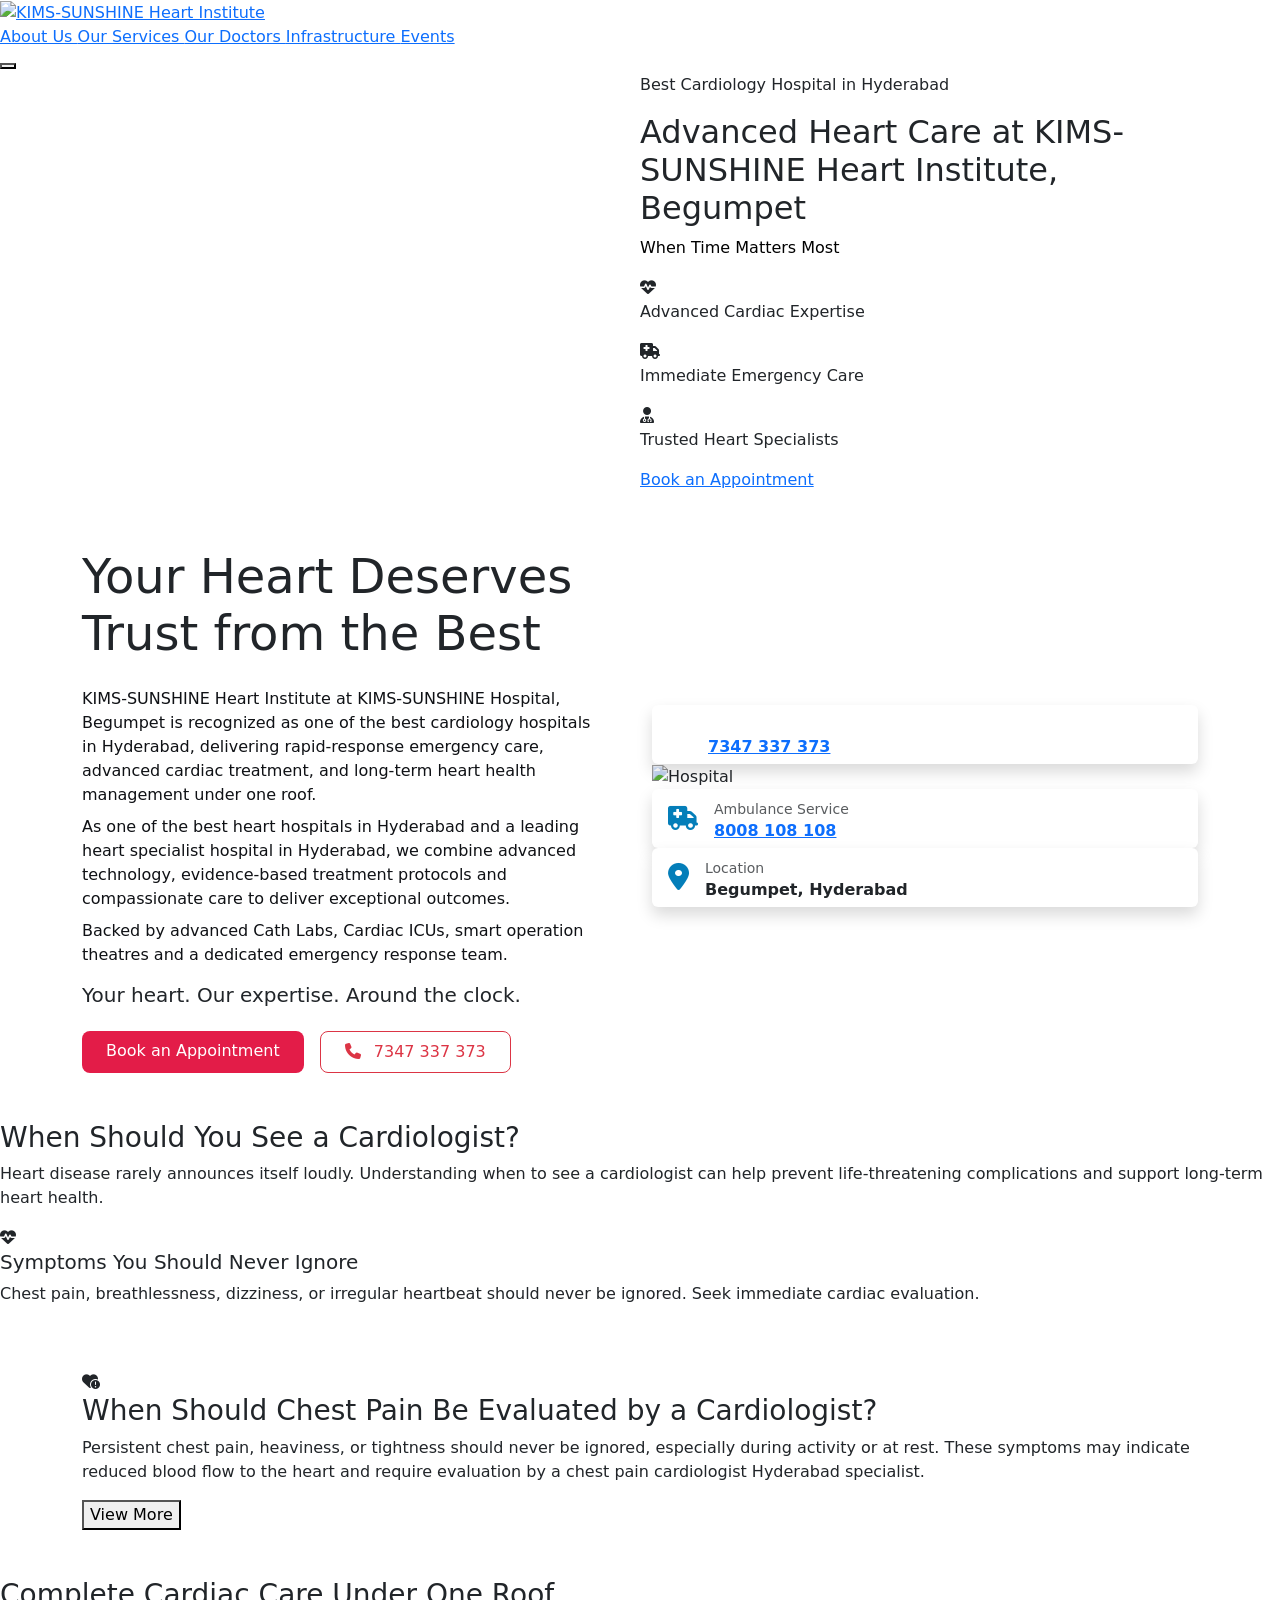
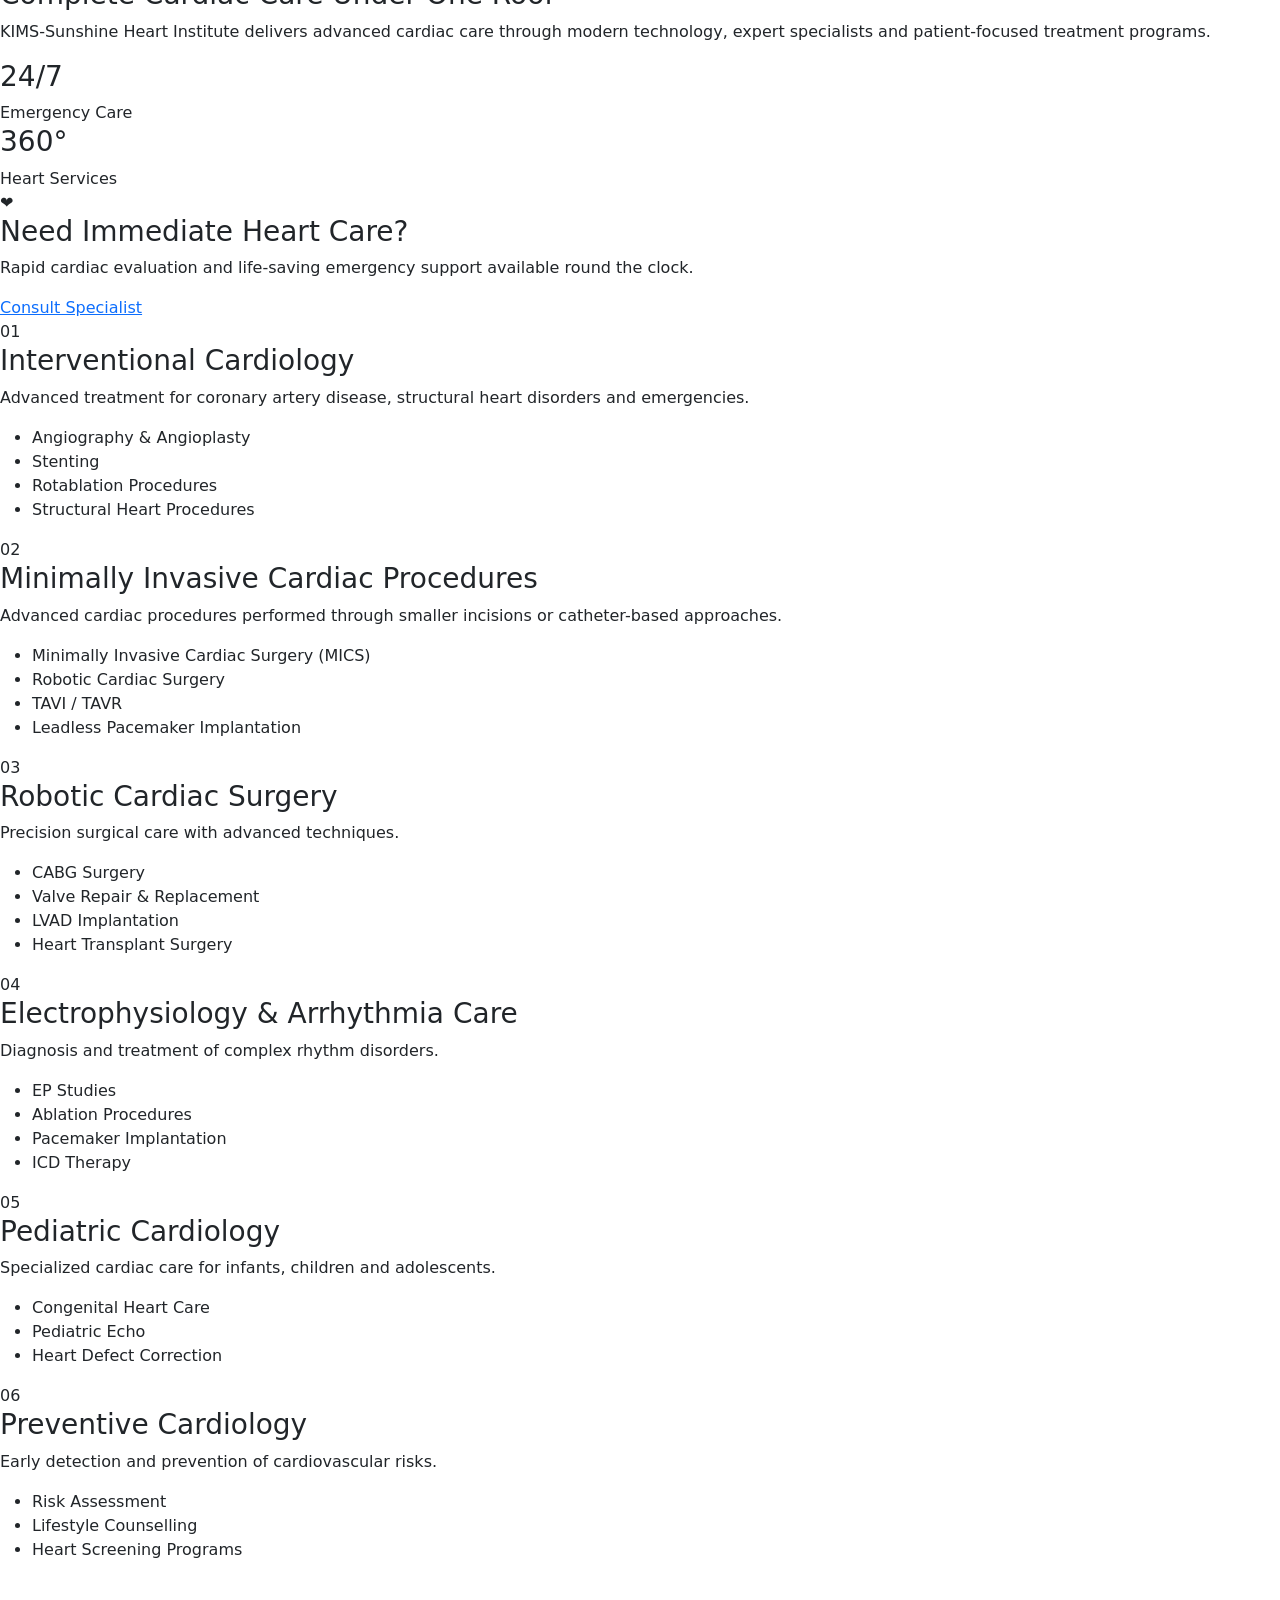
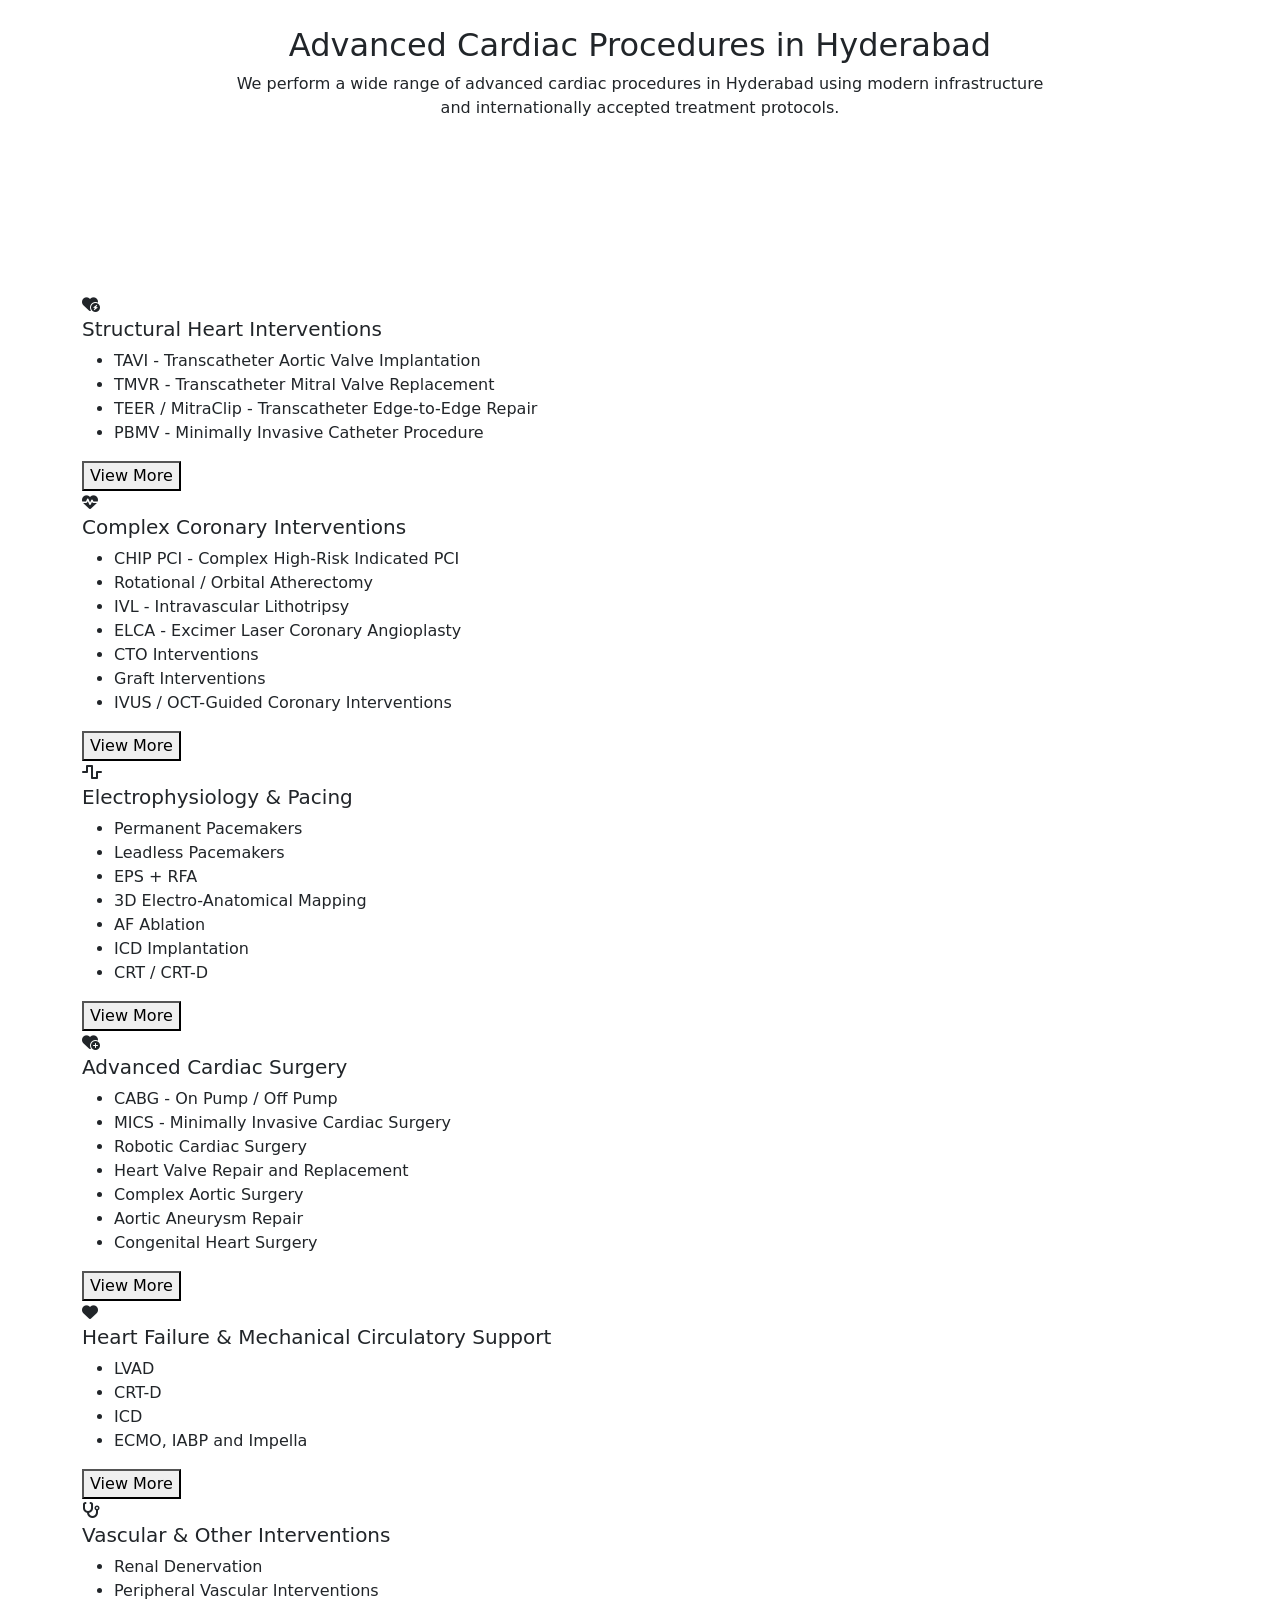
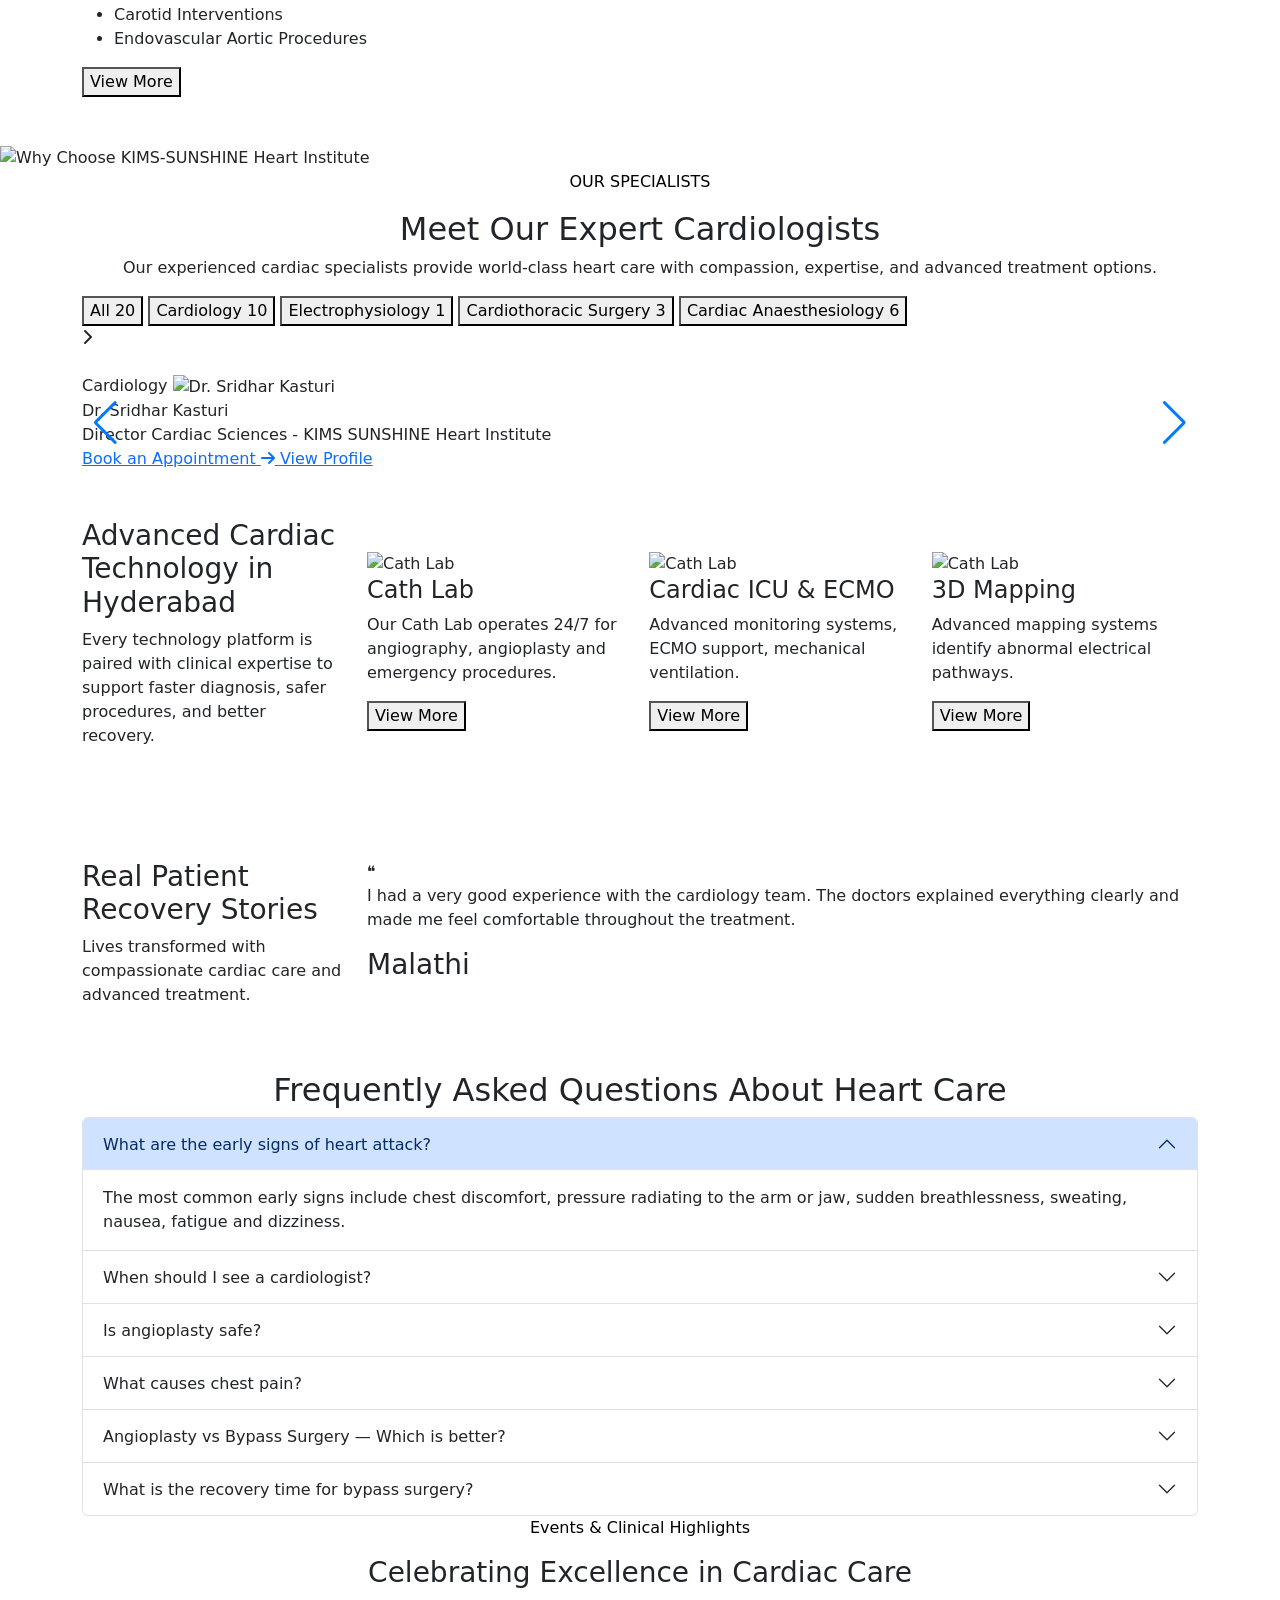
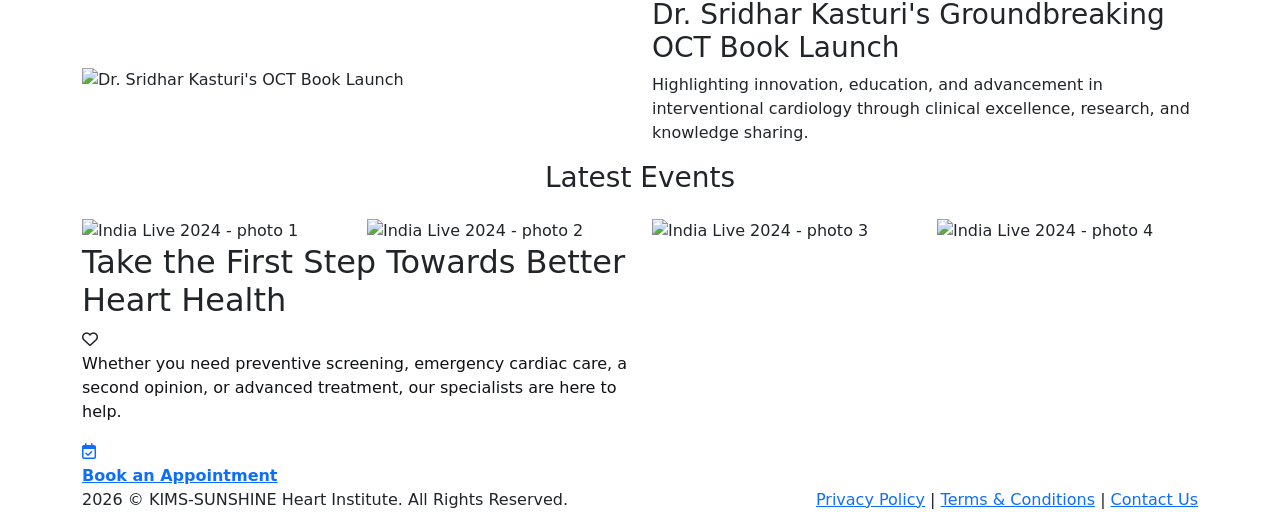
==== index.html @ 1122bf53 "Publish KIMS static website" ====
<!DOCTYPE html>
<html lang="en-US">

<head><meta charset="UTF-8">

    <link rel="stylesheet" href="https://cdn.jsdelivr.net/npm/swiper@11/swiper-bundle.min.css">

    <script src="https://cdn.jsdelivr.net/npm/swiper@11/swiper-bundle.min.js"></script>
    <link rel="stylesheet" href="https://cdnjs.cloudflare.com/ajax/libs/font-awesome/6.7.2/css/all.min.css">

    

    <meta name="viewport" content="width=device-width, initial-scale=1.0">


    <title>Kims</title>
<meta name="robots" content="max-image-preview:large">
<link rel="dns-prefetch" href="//cdn.jsdelivr.net">
<style id="wp-img-auto-sizes-contain-inline-css">
img:is([sizes=auto i],[sizes^="auto," i]){contain-intrinsic-size:3000px 1500px}
/*# sourceURL=wp-img-auto-sizes-contain-inline-css */
</style>
<style id="wp-emoji-styles-inline-css">

	img.wp-smiley, img.emoji {
		display: inline !important;
		border: none !important;
		box-shadow: none !important;
		height: 1em !important;
		width: 1em !important;
		margin: 0 0.07em !important;
		vertical-align: -0.1em !important;
		background: none !important;
		padding: 0 !important;
	}
/*# sourceURL=wp-emoji-styles-inline-css */
</style>
<style id="wp-block-library-inline-css">
:root{--wp-block-synced-color:#7a00df;--wp-block-synced-color--rgb:122,0,223;--wp-bound-block-color:var(--wp-block-synced-color);--wp-editor-canvas-background:#ddd;--wp-admin-theme-color:#007cba;--wp-admin-theme-color--rgb:0,124,186;--wp-admin-theme-color-darker-10:#006ba1;--wp-admin-theme-color-darker-10--rgb:0,107,160.5;--wp-admin-theme-color-darker-20:#005a87;--wp-admin-theme-color-darker-20--rgb:0,90,135;--wp-admin-border-width-focus:2px}@media (min-resolution:192dpi){:root{--wp-admin-border-width-focus:1.5px}}.wp-element-button{cursor:pointer}:root .has-very-light-gray-background-color{background-color:#eee}:root .has-very-dark-gray-background-color{background-color:#313131}:root .has-very-light-gray-color{color:#eee}:root .has-very-dark-gray-color{color:#313131}:root .has-vivid-green-cyan-to-vivid-cyan-blue-gradient-background{background:linear-gradient(135deg,#00d084,#0693e3)}:root .has-purple-crush-gradient-background{background:linear-gradient(135deg,#34e2e4,#4721fb 50%,#ab1dfe)}:root .has-hazy-dawn-gradient-background{background:linear-gradient(135deg,#faaca8,#dad0ec)}:root .has-subdued-olive-gradient-background{background:linear-gradient(135deg,#fafae1,#67a671)}:root .has-atomic-cream-gradient-background{background:linear-gradient(135deg,#fdd79a,#004a59)}:root .has-nightshade-gradient-background{background:linear-gradient(135deg,#330968,#31cdcf)}:root .has-midnight-gradient-background{background:linear-gradient(135deg,#020381,#2874fc)}:root{--wp--preset--font-size--normal:16px;--wp--preset--font-size--huge:42px}.has-regular-font-size{font-size:1em}.has-larger-font-size{font-size:2.625em}.has-normal-font-size{font-size:var(--wp--preset--font-size--normal)}.has-huge-font-size{font-size:var(--wp--preset--font-size--huge)}:root .has-text-align-center{text-align:center}:root .has-text-align-left{text-align:left}:root .has-text-align-right{text-align:right}.has-fit-text{white-space:nowrap!important}#end-resizable-editor-section{display:none}.aligncenter{clear:both}.items-justified-left{justify-content:flex-start}.items-justified-center{justify-content:center}.items-justified-right{justify-content:flex-end}.items-justified-space-between{justify-content:space-between}.screen-reader-text{word-wrap:normal!important;border:0;clip-path:inset(50%);height:1px;margin:-1px;overflow:hidden;padding:0;position:absolute;width:1px;word-break:normal!important}.screen-reader-text:focus{background-color:#ddd;clip-path:none;color:#444;display:block;font-size:1em;height:auto;left:5px;line-height:normal;padding:15px 23px 14px;text-decoration:none;top:5px;width:auto;z-index:100000}html :where(.has-border-color){border-style:solid}html :where([style^=border-color],[style*=";border-color"],[style*="; border-color"]){border-style:solid}html :where([style^=border-top-color],[style*=";border-top-color"],[style*="; border-top-color"]){border-top-style:solid}html :where([style^=border-right-color],[style*=";border-right-color"],[style*="; border-right-color"]){border-right-style:solid}html :where([style^=border-bottom-color],[style*=";border-bottom-color"],[style*="; border-bottom-color"]){border-bottom-style:solid}html :where([style^=border-left-color],[style*=";border-left-color"],[style*="; border-left-color"]){border-left-style:solid}html :where([style^=border-width],[style*=";border-width"],[style*="; border-width"]){border-style:solid}html :where([style^=border-top-width],[style*=";border-top-width"],[style*="; border-top-width"]){border-top-style:solid}html :where([style^=border-right-width],[style*=";border-right-width"],[style*="; border-right-width"]){border-right-style:solid}html :where([style^=border-bottom-width],[style*=";border-bottom-width"],[style*="; border-bottom-width"]){border-bottom-style:solid}html :where([style^=border-left-width],[style*=";border-left-width"],[style*="; border-left-width"]){border-left-style:solid}html :where(img[class*=wp-image-]){height:auto;max-width:100%}:where(figure){margin:0 0 1em}html :where(.is-position-sticky){--wp-admin--admin-bar--position-offset:var(--wp-admin--admin-bar--height,0px)}@media screen and (max-width:600px){html :where(.is-position-sticky){--wp-admin--admin-bar--position-offset:0px}}

/*# sourceURL=/wp-includes/css/dist/block-library/common.min.css */
</style>
<style id="classic-theme-styles-inline-css">
/*! This file is auto-generated */
.wp-block-button__link{color:#fff;background-color:#32373c;border-radius:9999px;box-shadow:none;text-decoration:none;padding:calc(.667em + 2px) calc(1.333em + 2px);font-size:1.125em}.wp-block-file__button{background:#32373c;color:#fff;text-decoration:none}
/*# sourceURL=/wp-includes/css/classic-themes.min.css */
</style>

<style id="global-styles-inline-css">
:root{--wp--preset--aspect-ratio--square: 1;--wp--preset--aspect-ratio--4-3: 4/3;--wp--preset--aspect-ratio--3-4: 3/4;--wp--preset--aspect-ratio--3-2: 3/2;--wp--preset--aspect-ratio--2-3: 2/3;--wp--preset--aspect-ratio--16-9: 16/9;--wp--preset--aspect-ratio--9-16: 9/16;--wp--preset--color--black: #000000;--wp--preset--color--cyan-bluish-gray: #abb8c3;--wp--preset--color--white: #ffffff;--wp--preset--color--pale-pink: #f78da7;--wp--preset--color--vivid-red: #cf2e2e;--wp--preset--color--luminous-vivid-orange: #ff6900;--wp--preset--color--luminous-vivid-amber: #fcb900;--wp--preset--color--light-green-cyan: #7bdcb5;--wp--preset--color--vivid-green-cyan: #00d084;--wp--preset--color--pale-cyan-blue: #8ed1fc;--wp--preset--color--vivid-cyan-blue: #0693e3;--wp--preset--color--vivid-purple: #9b51e0;--wp--preset--gradient--vivid-cyan-blue-to-vivid-purple: linear-gradient(135deg,rgb(6,147,227) 0%,rgb(155,81,224) 100%);--wp--preset--gradient--light-green-cyan-to-vivid-green-cyan: linear-gradient(135deg,rgb(122,220,180) 0%,rgb(0,208,130) 100%);--wp--preset--gradient--luminous-vivid-amber-to-luminous-vivid-orange: linear-gradient(135deg,rgb(252,185,0) 0%,rgb(255,105,0) 100%);--wp--preset--gradient--luminous-vivid-orange-to-vivid-red: linear-gradient(135deg,rgb(255,105,0) 0%,rgb(207,46,46) 100%);--wp--preset--gradient--very-light-gray-to-cyan-bluish-gray: linear-gradient(135deg,rgb(238,238,238) 0%,rgb(169,184,195) 100%);--wp--preset--gradient--cool-to-warm-spectrum: linear-gradient(135deg,rgb(74,234,220) 0%,rgb(151,120,209) 20%,rgb(207,42,186) 40%,rgb(238,44,130) 60%,rgb(251,105,98) 80%,rgb(254,248,76) 100%);--wp--preset--gradient--blush-light-purple: linear-gradient(135deg,rgb(255,206,236) 0%,rgb(152,150,240) 100%);--wp--preset--gradient--blush-bordeaux: linear-gradient(135deg,rgb(254,205,165) 0%,rgb(254,45,45) 50%,rgb(107,0,62) 100%);--wp--preset--gradient--luminous-dusk: linear-gradient(135deg,rgb(255,203,112) 0%,rgb(199,81,192) 50%,rgb(65,88,208) 100%);--wp--preset--gradient--pale-ocean: linear-gradient(135deg,rgb(255,245,203) 0%,rgb(182,227,212) 50%,rgb(51,167,181) 100%);--wp--preset--gradient--electric-grass: linear-gradient(135deg,rgb(202,248,128) 0%,rgb(113,206,126) 100%);--wp--preset--gradient--midnight: linear-gradient(135deg,rgb(2,3,129) 0%,rgb(40,116,252) 100%);--wp--preset--font-size--small: 13px;--wp--preset--font-size--medium: 20px;--wp--preset--font-size--large: 36px;--wp--preset--font-size--x-large: 42px;--wp--preset--spacing--20: 0.44rem;--wp--preset--spacing--30: 0.67rem;--wp--preset--spacing--40: 1rem;--wp--preset--spacing--50: 1.5rem;--wp--preset--spacing--60: 2.25rem;--wp--preset--spacing--70: 3.38rem;--wp--preset--spacing--80: 5.06rem;--wp--preset--shadow--natural: 6px 6px 9px rgba(0, 0, 0, 0.2);--wp--preset--shadow--deep: 12px 12px 50px rgba(0, 0, 0, 0.4);--wp--preset--shadow--sharp: 6px 6px 0px rgba(0, 0, 0, 0.2);--wp--preset--shadow--outlined: 6px 6px 0px -3px rgb(255, 255, 255), 6px 6px rgb(0, 0, 0);--wp--preset--shadow--crisp: 6px 6px 0px rgb(0, 0, 0);}.wp-block-button{--wp--preset--dimension--25: 25%;--wp--preset--dimension--50: 50%;--wp--preset--dimension--75: 75%;--wp--preset--dimension--100: 100%;}:where(body) { margin: 0; }:where(.is-layout-flex){gap: 0.5em;}:where(.is-layout-grid){gap: 0.5em;}body .is-layout-flex{display: flex;}.is-layout-flex{flex-wrap: wrap;align-items: center;}.is-layout-flex > :is(*, div){margin: 0;}body .is-layout-grid{display: grid;}.is-layout-grid > :is(*, div){margin: 0;}body{padding-top: 0px;padding-right: 0px;padding-bottom: 0px;padding-left: 0px;}:root :where(.wp-element-button, .wp-block-button__link){background-color: #32373c;border-width: 0;color: #fff;font-family: inherit;font-size: inherit;font-style: inherit;font-weight: inherit;letter-spacing: inherit;line-height: inherit;padding-top: calc(0.667em + 2px);padding-right: calc(1.333em + 2px);padding-bottom: calc(0.667em + 2px);padding-left: calc(1.333em + 2px);text-decoration: none;text-transform: inherit;}.has-black-color{color: var(--wp--preset--color--black) !important;}.has-cyan-bluish-gray-color{color: var(--wp--preset--color--cyan-bluish-gray) !important;}.has-white-color{color: var(--wp--preset--color--white) !important;}.has-pale-pink-color{color: var(--wp--preset--color--pale-pink) !important;}.has-vivid-red-color{color: var(--wp--preset--color--vivid-red) !important;}.has-luminous-vivid-orange-color{color: var(--wp--preset--color--luminous-vivid-orange) !important;}.has-luminous-vivid-amber-color{color: var(--wp--preset--color--luminous-vivid-amber) !important;}.has-light-green-cyan-color{color: var(--wp--preset--color--light-green-cyan) !important;}.has-vivid-green-cyan-color{color: var(--wp--preset--color--vivid-green-cyan) !important;}.has-pale-cyan-blue-color{color: var(--wp--preset--color--pale-cyan-blue) !important;}.has-vivid-cyan-blue-color{color: var(--wp--preset--color--vivid-cyan-blue) !important;}.has-vivid-purple-color{color: var(--wp--preset--color--vivid-purple) !important;}.has-black-background-color{background-color: var(--wp--preset--color--black) !important;}.has-cyan-bluish-gray-background-color{background-color: var(--wp--preset--color--cyan-bluish-gray) !important;}.has-white-background-color{background-color: var(--wp--preset--color--white) !important;}.has-pale-pink-background-color{background-color: var(--wp--preset--color--pale-pink) !important;}.has-vivid-red-background-color{background-color: var(--wp--preset--color--vivid-red) !important;}.has-luminous-vivid-orange-background-color{background-color: var(--wp--preset--color--luminous-vivid-orange) !important;}.has-luminous-vivid-amber-background-color{background-color: var(--wp--preset--color--luminous-vivid-amber) !important;}.has-light-green-cyan-background-color{background-color: var(--wp--preset--color--light-green-cyan) !important;}.has-vivid-green-cyan-background-color{background-color: var(--wp--preset--color--vivid-green-cyan) !important;}.has-pale-cyan-blue-background-color{background-color: var(--wp--preset--color--pale-cyan-blue) !important;}.has-vivid-cyan-blue-background-color{background-color: var(--wp--preset--color--vivid-cyan-blue) !important;}.has-vivid-purple-background-color{background-color: var(--wp--preset--color--vivid-purple) !important;}.has-black-border-color{border-color: var(--wp--preset--color--black) !important;}.has-cyan-bluish-gray-border-color{border-color: var(--wp--preset--color--cyan-bluish-gray) !important;}.has-white-border-color{border-color: var(--wp--preset--color--white) !important;}.has-pale-pink-border-color{border-color: var(--wp--preset--color--pale-pink) !important;}.has-vivid-red-border-color{border-color: var(--wp--preset--color--vivid-red) !important;}.has-luminous-vivid-orange-border-color{border-color: var(--wp--preset--color--luminous-vivid-orange) !important;}.has-luminous-vivid-amber-border-color{border-color: var(--wp--preset--color--luminous-vivid-amber) !important;}.has-light-green-cyan-border-color{border-color: var(--wp--preset--color--light-green-cyan) !important;}.has-vivid-green-cyan-border-color{border-color: var(--wp--preset--color--vivid-green-cyan) !important;}.has-pale-cyan-blue-border-color{border-color: var(--wp--preset--color--pale-cyan-blue) !important;}.has-vivid-cyan-blue-border-color{border-color: var(--wp--preset--color--vivid-cyan-blue) !important;}.has-vivid-purple-border-color{border-color: var(--wp--preset--color--vivid-purple) !important;}.has-vivid-cyan-blue-to-vivid-purple-gradient-background{background: var(--wp--preset--gradient--vivid-cyan-blue-to-vivid-purple) !important;}.has-light-green-cyan-to-vivid-green-cyan-gradient-background{background: var(--wp--preset--gradient--light-green-cyan-to-vivid-green-cyan) !important;}.has-luminous-vivid-amber-to-luminous-vivid-orange-gradient-background{background: var(--wp--preset--gradient--luminous-vivid-amber-to-luminous-vivid-orange) !important;}.has-luminous-vivid-orange-to-vivid-red-gradient-background{background: var(--wp--preset--gradient--luminous-vivid-orange-to-vivid-red) !important;}.has-very-light-gray-to-cyan-bluish-gray-gradient-background{background: var(--wp--preset--gradient--very-light-gray-to-cyan-bluish-gray) !important;}.has-cool-to-warm-spectrum-gradient-background{background: var(--wp--preset--gradient--cool-to-warm-spectrum) !important;}.has-blush-light-purple-gradient-background{background: var(--wp--preset--gradient--blush-light-purple) !important;}.has-blush-bordeaux-gradient-background{background: var(--wp--preset--gradient--blush-bordeaux) !important;}.has-luminous-dusk-gradient-background{background: var(--wp--preset--gradient--luminous-dusk) !important;}.has-pale-ocean-gradient-background{background: var(--wp--preset--gradient--pale-ocean) !important;}.has-electric-grass-gradient-background{background: var(--wp--preset--gradient--electric-grass) !important;}.has-midnight-gradient-background{background: var(--wp--preset--gradient--midnight) !important;}.has-small-font-size{font-size: var(--wp--preset--font-size--small) !important;}.has-medium-font-size{font-size: var(--wp--preset--font-size--medium) !important;}.has-large-font-size{font-size: var(--wp--preset--font-size--large) !important;}.has-x-large-font-size{font-size: var(--wp--preset--font-size--x-large) !important;}
/*# sourceURL=global-styles-inline-css */
</style>

<link rel="stylesheet" id="bootstrap-css-css" href="https://cdn.jsdelivr.net/npm/bootstrap@5.3.3/dist/css/bootstrap.min.css?ver=5.3.3" media="all">
<link rel="stylesheet" id="swiper-css-css" href="https://cdn.jsdelivr.net/npm/swiper@11/swiper-bundle.min.css?ver=11.2.8" media="all">
<link rel="stylesheet" id="hospital-style-css" href="/kims-site/wp-content/themes/hospital-theme/style.css?ver=1788424695" media="all">
<link rel="EditURI" type="application/rsd+xml" title="RSD" href="/kims-site/xmlrpc.php?rsd">
<meta name="generator" content="WordPress 7.1">

</head>

<body class="home blog wp-theme-hospital-theme">


<header class="kims-header" id="kimsHeader">

    <div class="kims-header-inner">

        <a class="kims-logo" href="/kims-site/">
            <img src="/kims-site/wp-content/themes/hospital-theme/assets/kimslogo-trim.png" alt="KIMS-SUNSHINE Heart Institute">
        </a>

        <nav class="kims-nav" aria-label="Main">

                            <a class="kims-nav-link" href="#about">
                    About Us                </a>
                            <a class="kims-nav-link" href="#services">
                    Our Services                </a>
                            <a class="kims-nav-link" href="#doctors">
                    Our Doctors                </a>
                            <a class="kims-nav-link" href="#infrastructure">
                    Infrastructure                </a>
                            <a class="kims-nav-link" href="#events">
                    Events                </a>
            
        </nav>

        <button class="kims-nav-toggle" type="button" aria-label="Menu" aria-expanded="false" aria-controls="kimsHeader">
            <span></span><span></span><span></span>
        </button>

    </div>

</header>
<section class="hero-banner">

    <div class="container ">

        <div class="row  align-items-center justify-content-end ">

            <div class="col-xl-6 col-lg-6 p-0 m-0">

                <div class="hero-content">

                    <p class="subtitle">
                        Best Cardiology Hospital in Hyderabad
                    </p>

                    <h2 class="hero-title">
                        Advanced Heart Care at
                        <span>KIMS-SUNSHINE Heart Institute,</span>
                        Begumpet
                    </h2>

                    <div class="hero-line"></div>

                    <p class="subtitle" style="color:black !important">
                        When Time Matters Most
                    </p>

                    <div class="hero-features">

                        <div class="feature-box">
                            <i class="fas fa-heartbeat"></i>
                            <p>Advanced Cardiac Expertise</p>
                        </div>

                        <div class="feature-box">
                            <i class="fas fa-ambulance"></i>
                            <p>Immediate Emergency Care</p>
                        </div>

                        <div class="feature-box">
                            <i class="fas fa-user-md"></i>
                            <p>Trusted Heart Specialists</p>
                        </div>

                    </div>

                    <a href="https://www.kimssunshine.co.in/book-appointment/" target="_blank" rel="noopener" class="hero-btn">
                        Book an Appointment
                    </a>

                </div>

            </div>

        </div>

    </div>

</section>
<link rel="stylesheet" href="/kims-site/wp-content/themes/hospital-theme/assets/css/aboutus.css">

<section id="about" class="about-us py-5">
    <div class="container">

        <div class="row align-items-center">

            <!-- Left Content -->
            <div class="col-lg-6 pe-lg-5 about-content">

                <!-- <p class="fw-bold mb-2">
                    Best Cardiology Hospital in Hyderabad
                </p> -->

                <h3 class=" display-5 mt-2 mb-4 main-heading">
                    Your Heart Deserves
                    Trust from the Best
                </h3>

                <p class=" mb-2" style="color: #0f1115;">
                    KIMS-SUNSHINE Heart Institute at KIMS-SUNSHINE Hospital,
                    Begumpet is recognized as one of the best cardiology hospitals
                    in Hyderabad, delivering rapid-response emergency care,
                    advanced cardiac treatment, and long-term heart health
                    management under one roof.
                </p>

                <p class=" mb-2" style="color: #0f1115;">
                    As one of the best heart hospitals in Hyderabad and a leading
                    heart specialist hospital in Hyderabad, we combine advanced
                    technology, evidence-based treatment protocols and compassionate
                    care to deliver exceptional outcomes.
                </p>

                <p class="" style="color: #0f1115;">
                    Backed by advanced Cath Labs, Cardiac ICUs, smart operation
                    theatres and a dedicated emergency response team.
                </p>

                <h5 class="about-subheading mb-4">
                    Your heart. Our expertise. Around the clock.
                </h5>

                <div class="d-flex flex-wrap gap-3">

                    <a href="https://www.kimssunshine.co.in/book-appointment/" target="_blank" rel="noopener" class="btn rounded-3 px-4 py-2" style="background-color: #e31c48; color: #fff; border: none;">
                        Book an Appointment
                    </a>

                    <a href="tel:7347337373" class="btn btn-outline-danger rounded-3 px-4 py-2">

                        <i class="fa-solid fa-phone me-2"></i>
                        7347 337 373

                    </a>

                </div>

            </div>

            <!-- Right Side -->
            <div class="col-lg-6 position-relative about-image-wrapper">

                <!-- Emergency Card -->

                <div class="card border-0 shadow emergency-card">

                    <div class="card-body text-white rounded-4 d-flex align-items-center py-2">

                        <div class="me-3 fs-4">

                            <i class="fa-solid fa-phone-volume"></i>

                        </div>

                        <div>

                            <small>24/7 Emergency Care</small>

                            <h5 class="mb-0 fw-semibold fs-6">
                                <a href="tel:7347337373" class="card-tel">
                                    7347 337 373
                                </a>
                            </h5>

                        </div>

                    </div>

                </div>

                <!-- Hospital Image -->

                <img src="/kims-site/wp-content/themes/hospital-theme/assets/hospital.png" class="img-fluid about-image" alt="Hospital">

                <!-- Ambulance Card -->

                <div class="card border-0 shadow ambulance-card">

                    <div class="card-body d-flex align-items-center py-2">

                        <div class="fs-4 me-3" style="color: #047eb9;">

                            <i class="fa-solid fa-truck-medical"></i>

                        </div>

                        <div>

                            <small class="text-muted">
                                Ambulance Service
                            </small>

                            <h5 class="mb-0 fw-semibold fs-6">
                                <a href="tel:8008108108" class="card-tel">
                                    8008 108 108
                                </a>
                            </h5>

                        </div>

                    </div>

                </div>

                <!-- Location Card -->

                <div class="card border-0 shadow location-card">

                    <div class="card-body d-flex align-items-center py-2">

                        <div class="fs-3 me-3" style="color: #047eb9;">

                            <i class="fa-solid fa-location-dot"></i>

                        </div>

                        <div>

                            <small class="text-muted">
                                Location
                            </small>

                            <h5 class="mb-0 fw-semibold fs-6">
                                Begumpet, Hyderabad
                            </h5>

                        </div>

                    </div>

                </div>

            </div>

        </div>

    </div>
</section><!-- ================= HEART SPECIALIST SECTION ================= -->


<section class="heart-section">


    <div class="heart-container">


        <!-- TITLE -->


        <div class="heart-top">

            <h3 class="main-heading">
                When Should You See a Cardiologist?
            </h3>


            <p>
                Heart disease rarely announces itself loudly. Understanding when to see a cardiologist
                can help prevent life-threatening complications and support long-term heart health.
            </p>


        </div>

        <div class="warning-box">

            <div class="warning-icon">
                <i class="fa-solid fa-heart-pulse"></i>
            </div>

            <div class="warning-content">
                <h5>Symptoms You Should Never Ignore</h5>
                <p>
                    Chest pain, breathlessness, dizziness, or irregular heartbeat should never be ignored. Seek
                    immediate cardiac evaluation.
                </p>
            </div>

        </div>

        <!-- ================= Symptoms Section ================= -->

        <section class="symptoms-wrapper py-5">

            <div class="container">

                <div class="swiper symptomSwiper">
                    <div class="swiper-wrapper">

                        <!-- ================= Card 1 ================= -->
                        <div class="swiper-slide">
                            <div class="symptom-card">

                                <div class="card-icon">
                                    <i class="fa-solid fa-heart-circle-exclamation"></i>
                                </div>

                                <div class="card-content">


                                    <h3>
                                        When Should Chest Pain Be Evaluated by a Cardiologist?
                                    </h3>

                                    <p class="card-text">

                                        Persistent chest pain, heaviness, or tightness should never be ignored,
                                        especially
                                        during activity or at 

                                        <span class="more-text">

                                           rest. These symptoms may indicate reduced blood flow to the heart and require
                                            evaluation
                                            by a chest pain cardiologist Hyderabad specialist.

                                        </span>

                                    </p>

                                    <button class="view-more-btn">
                                        View More
                                    </button>

                                </div>

                            </div>
                        </div>


                        <!-- ================= Card 2 ================= -->
                        <div class="swiper-slide">
                            <div class="symptom-card">

                                <div class="card-icon">
                                    <i class="fa-solid fa-lungs"></i>
                                </div>

                                <div class="card-content">


                                    <h3>
                                        Can Breathlessness Be a Sign of a Heart Problem?
                                    </h3>

                                    <p class="card-text">
                                        Difficulty breathing during walking, climbing stairs, or routine activities may
                                        point to
                                        an underlying cardiac 
                                        <span class="more-text">
                                            condition. Early identification of breathlessness heart problem symptoms can help
                                            prevent
                                            complications.
                                        </span>
                                    </p>

                                    <button class="view-more-btn">
                                        View More
                                    </button>

                                </div>

                            </div>
                        </div>


                        <!-- ================= Card 3 ================= -->
                        <div class="swiper-slide">
                            <div class="symptom-card">

                                <div class="card-icon">
                                    <i class="fa-solid fa-stethoscope"></i>
                                </div>

                                <div class="card-content">

                                    <h3>
                                        When Is High Blood Pressure Dangerous for Your Heart?
                                    </h3>

                                    <p class="card-text">
                                        Uncontrolled hypertension can increase the risk of heart disease, stroke, and
                                        kidney
                                        damage.
                                        <span class="more-text">
                                            A high BP heart specialist Hyderabad can help manage blood pressure with the
                                            right
                                            treatment and lifestyle guidance.
                                        </span>
                                    </p>

                                    <button class="view-more-btn">
                                        View More
                                    </button>

                                </div>

                            </div>
                        </div>


                        <!-- ================= Card 4 ================= -->
                        <div class="swiper-slide">
                            <div class="symptom-card">

                                <div class="card-icon">
                                    <i class="fa-solid fa-heart-pulse"></i>
                                </div>

                                <div class="card-content">

                                    <h3>
                                        Are Heart Palpitations a Serious Warning Sign?
                                    </h3>

                                    <p class="card-text">
                                        A racing heartbeat, skipped beats, or fluttering sensation may indicate an
                                        arrhythmia.
                                        <span class="more-text">
                                            Patients searching for a palpitations cardiologist near me should seek
                                            timely
                                            cardiac evaluation.
                                        </span>
                                    </p>

                                    <button class="view-more-btn">
                                        View More
                                    </button>

                                </div>

                            </div>
                        </div>


                        <!-- ================= Card 5 ================= -->
                        <div class="swiper-slide">
                            <div class="symptom-card">

                                <div class="card-icon">
                                    <i class="fa-solid fa-person-walking"></i>
                                </div>

                                <div class="card-content">
                                    <h3>
                                        Can Swelling in the Legs Indicate Heart Disease?
                                    </h3>

                                    <p class="card-text">
                                        Swelling in the legs, ankles, or feet, especially with fatigue or
                                        breathlessness,
                                        may be
                                        related to heart
                                        <span class="more-text">
                                          disease. These swelling in legs heart symptoms should be assessed promptly.
                                        </span>
                                    </p>

                                    <button class="view-more-btn">
                                        View More
                                    </button>

                                </div>

                            </div>
                        </div>


                        <!-- ================= Card 6 ================= -->
                        <div class="swiper-slide">
                            <div class="symptom-card">

                                <div class="card-icon">
                                    <i class="fa-solid fa-user-doctor"></i>
                                </div>
                                <div class="card-content">

                                    <h3>
                                        Can Dizziness or Fainting Be Related to a Heart Condition?
                                    </h3>

                                    <p class="card-text">
                                        Frequent dizziness, unexplained fainting episodes, or extreme fatigue may be
                                        signs
                                        of an
                                        underlying 
                                        <span class="more-text"> I did this to doctorsheart rhythm or circulation disorder requiring urgent medical
                                        attention.</span>
                                    </p>


                                    <button class="view-more-btn">
                                        View More
                                    </button>

                                </div>

                            </div>
                        </div>


                    </div>
                </div>

            </div>

        </section>

    </div>


</section><!-- ================= COMPREHENSIVE HEART CARE SERVICES ================= -->


<section id="services" class="services-section">


<div class="services-wrapper">


<!-- LEFT SIDE -->


<!-- LEFT SIDE -->


<div class="services-info">



<h3 class="main-heading">
Complete Cardiac Care Under One Roof
</h3>


<p>
KIMS-Sunshine Heart Institute delivers advanced cardiac care through
modern technology, expert specialists and patient-focused treatment
programs.
</p>



<div class="care-stats">


<div>

<h3>
24/7
</h3>

<span>
Emergency Care
</span>

</div>



<div>

<h3>
360°
</h3>

<span>
Heart Services
</span>

</div>


</div>





<div class="quick-help">


<div class="help-icon">
❤
</div>


<h3>
Need Immediate Heart Care?
</h3>


<p>
Rapid cardiac evaluation and life-saving emergency support available
round the clock.
</p>


<a href="https://www.kimssunshine.co.in/book-appointment/" target="_blank" rel="noopener">
Consult Specialist
</a>


</div>



</div>






<!-- RIGHT SIDE -->


<div class="services-list">



<div class="service-row">

<div class="number">
01
</div>


<div>

<h3>
Interventional Cardiology
</h3>

<p>
Advanced treatment for coronary artery disease, structural heart disorders
and emergencies.
</p>


<ul>

<li>Angiography &amp; Angioplasty</li>
<li>Stenting</li>
<li>Rotablation Procedures</li>
<li>Structural Heart Procedures</li>

</ul>

</div>


</div>






<div class="service-row">

<div class="number">
02
</div>


<div>

<h3>
Minimally Invasive Cardiac Procedures
</h3>

<p>
Advanced cardiac procedures performed through smaller incisions or catheter-based approaches.
</p>


<ul>

<li>Minimally Invasive Cardiac Surgery (MICS)</li>
<li>Robotic Cardiac Surgery</li>
<li>TAVI / TAVR</li>
<li>Leadless Pacemaker Implantation</li>

</ul>

</div>


</div>




<div class="service-row">

<div class="number">
03
</div>


<div>

<h3>
Robotic Cardiac Surgery
</h3>

<p>
Precision surgical care with advanced techniques.
</p>


<ul>

<li>CABG Surgery</li>
<li>Valve Repair &amp; Replacement</li>
<li>LVAD Implantation</li>
<li>Heart Transplant Surgery</li>

</ul>

</div>


</div>







<div class="service-row">

<div class="number">
04
</div>


<div>

<h3>
Electrophysiology &amp; Arrhythmia Care
</h3>

<p>
Diagnosis and treatment of complex rhythm disorders.
</p>


<ul>

<li>EP Studies</li>
<li>Ablation Procedures</li>
<li>Pacemaker Implantation</li>
<li>ICD Therapy</li>

</ul>

</div>


</div>







<div class="service-row">

<div class="number">
05
</div>


<div>

<h3>
Pediatric Cardiology
</h3>

<p>
Specialized cardiac care for infants, children and adolescents.
</p>


<ul>

<li>Congenital Heart Care</li>
<li>Pediatric Echo</li>
<li>Heart Defect Correction</li>

</ul>

</div>


</div>







<div class="service-row">

<div class="number">
06
</div>


<div>

<h3>
Preventive Cardiology
</h3>

<p>
Early detection and prevention of cardiovascular risks.
</p>


<ul>

<li>Risk Assessment</li>
<li>Lifestyle Counselling</li>
<li>Heart Screening Programs</li>

</ul>

</div>


</div>




</div>



</div>


</section>
<section class="procedure-section py-5">

    <div class="container">

        <!-- Heading -->
        <div class="row justify-content-center mb-0">
            <div class="col-lg-9 text-center">

                <h2 class="main-heading">
                    Advanced Cardiac Procedures in Hyderabad
                </h2>

                <p class="sub-text">
                    We perform a wide range of advanced cardiac procedures in Hyderabad using
                    modern infrastructure and internationally accepted treatment protocols.
                </p>

            </div>
        </div>

        <!-- Circle Layout -->
        <div class="procedure-circle position-relative mx-auto">

            <!-- Center Heart -->
            <div class="center-heart">
                <div class="heart-circle">

                    <video class="heart-video" autoplay muted loop playsinline preload="metadata" poster="/kims-site/wp-content/themes/hospital-theme/assets/heart1-white-poster.jpg" aria-label="3D animation of a beating human heart">

                        <source src="/kims-site/wp-content/themes/hospital-theme/assets/heart1-white.webm" type="video/webm">
                        <source src="/kims-site/wp-content/themes/hospital-theme/assets/heart1-white.mp4" type="video/mp4">

                        <img src="/kims-site/wp-content/themes/hospital-theme/assets/heart.png" class="img-fluid" alt="Heart">

                    </video>

                </div>
            </div>

            <!-- display:contents on desktop keeps these absolutely
                 positioned against .procedure-circle -->
            <div class="procedure-cards">

                
                    <div class="procedure-box top-left-box">

                        <div class="icon-box">
                            <i class="fa-solid fa-heart-circle-bolt"></i>
                        </div>

                        <h5>Structural Heart Interventions</h5>

                        <ul class="procedure-list">
                                                            <li>TAVI - Transcatheter Aortic Valve Implantation</li>
                                                            <li>TMVR - Transcatheter Mitral Valve Replacement</li>
                                                            <li>TEER / MitraClip - Transcatheter Edge-to-Edge Repair</li>
                                                            <li>PBMV - Minimally Invasive Catheter Procedure</li>
                                                    </ul>

                                                    <button class="procedure-toggle" type="button" data-title="Structural Heart Interventions">
                                View More
                            </button>
                        
                    </div>

                
                    <div class="procedure-box top-right-box">

                        <div class="icon-box">
                            <i class="fa-solid fa-heart-pulse"></i>
                        </div>

                        <h5>Complex Coronary Interventions</h5>

                        <ul class="procedure-list">
                                                            <li>CHIP PCI - Complex High-Risk Indicated PCI</li>
                                                            <li>Rotational / Orbital Atherectomy</li>
                                                            <li>IVL - Intravascular Lithotripsy</li>
                                                            <li>ELCA - Excimer Laser Coronary Angioplasty</li>
                                                            <li>CTO Interventions</li>
                                                            <li>Graft Interventions</li>
                                                            <li>IVUS / OCT-Guided Coronary Interventions</li>
                                                    </ul>

                                                    <button class="procedure-toggle" type="button" data-title="Complex Coronary Interventions">
                                View More
                            </button>
                        
                    </div>

                
                    <div class="procedure-box left-box">

                        <div class="icon-box">
                            <i class="fa-solid fa-wave-square"></i>
                        </div>

                        <h5>Electrophysiology &amp; Pacing</h5>

                        <ul class="procedure-list">
                                                            <li>Permanent Pacemakers</li>
                                                            <li>Leadless Pacemakers</li>
                                                            <li>EPS + RFA</li>
                                                            <li>3D Electro-Anatomical Mapping</li>
                                                            <li>AF Ablation</li>
                                                            <li>ICD Implantation</li>
                                                            <li>CRT / CRT-D</li>
                                                    </ul>

                                                    <button class="procedure-toggle" type="button" data-title="Electrophysiology &amp; Pacing">
                                View More
                            </button>
                        
                    </div>

                
                    <div class="procedure-box right-box">

                        <div class="icon-box">
                            <i class="fa-solid fa-heart-circle-plus"></i>
                        </div>

                        <h5>Advanced Cardiac Surgery</h5>

                        <ul class="procedure-list">
                                                            <li>CABG - On Pump / Off Pump</li>
                                                            <li>MICS - Minimally Invasive Cardiac Surgery</li>
                                                            <li>Robotic Cardiac Surgery</li>
                                                            <li>Heart Valve Repair and Replacement</li>
                                                            <li>Complex Aortic Surgery</li>
                                                            <li>Aortic Aneurysm Repair</li>
                                                            <li>Congenital Heart Surgery</li>
                                                    </ul>

                                                    <button class="procedure-toggle" type="button" data-title="Advanced Cardiac Surgery">
                                View More
                            </button>
                        
                    </div>

                
                    <div class="procedure-box bottom-left-box">

                        <div class="icon-box">
                            <i class="fa-solid fa-heart"></i>
                        </div>

                        <h5>Heart Failure &amp; Mechanical Circulatory Support</h5>

                        <ul class="procedure-list">
                                                            <li>LVAD</li>
                                                            <li>CRT-D</li>
                                                            <li>ICD</li>
                                                            <li>ECMO, IABP and Impella</li>
                                                    </ul>

                                                    <button class="procedure-toggle" type="button" data-title="Heart Failure &amp; Mechanical Circulatory Support">
                                View More
                            </button>
                        
                    </div>

                
                    <div class="procedure-box bottom-right-box">

                        <div class="icon-box">
                            <i class="fa-solid fa-stethoscope"></i>
                        </div>

                        <h5>Vascular &amp; Other Interventions</h5>

                        <ul class="procedure-list">
                                                            <li>Renal Denervation</li>
                                                            <li>Peripheral Vascular Interventions</li>
                                                            <li>Carotid Interventions</li>
                                                            <li>Endovascular Aortic Procedures</li>
                                                    </ul>

                                                    <button class="procedure-toggle" type="button" data-title="Vascular &amp; Other Interventions">
                                View More
                            </button>
                        
                    </div>

                
            </div>

        </div>

    </div>

    <!-- Full list opens here: the radial cards are absolutely
         positioned, so expanding one in place would cover its
         neighbours. -->
    <div class="procedure-modal" id="procedureModal" hidden>
        <div class="procedure-modal-backdrop" data-close></div>
        <div class="procedure-modal-panel" role="dialog" aria-modal="true" aria-labelledby="procedureModalTitle">
            <button class="procedure-modal-close" type="button" data-close aria-label="Close">×</button>
            <h3 id="procedureModalTitle"></h3>
            <ul class="procedure-modal-list"></ul>
        </div>
    </div>

</section>

<section class="why-choose-banner">
    <img src="/kims-site/wp-content/themes/hospital-theme/assets/why-choos.png" alt="Why Choose KIMS-SUNSHINE Heart Institute" class="img-fluid w-100">
</section>
<!--=====================================
 KIMS DOCTORS SECTION
======================================-->


<section id="doctors" class="kims-doctors-section">
    <div class="container">

        <!-- Heading -->

        <div class="row">
            <div class="col-lg-12 text-center">

                <p class="subtitle" style="color: #000000 !important;">
                    OUR SPECIALISTS
                </p>

                <h2 class="main-heading">
                    Meet Our Expert Cardiologists
                </h2>

                <p>
                    Our experienced cardiac specialists provide world-class heart care with
                    compassion, expertise, and advanced treatment options.
                </p>

            </div>
        </div>

        <!-- Department Filter -->

        <div class="doctor-filter-wrap">

        <div class="doctor-filter" role="tablist" aria-label="Filter doctors by department">

            <button class="doctor-filter-btn is-active" data-dept="all" role="tab" aria-selected="true">
                All
                <span class="doctor-filter-count">20</span>
            </button>

            
                <button class="doctor-filter-btn" data-dept="cardiology" role="tab" aria-selected="false">
                    Cardiology                    <span class="doctor-filter-count">10</span>
                </button>

            
                <button class="doctor-filter-btn" data-dept="electrophysiology" role="tab" aria-selected="false">
                    Electrophysiology                    <span class="doctor-filter-count">1</span>
                </button>

            
                <button class="doctor-filter-btn" data-dept="cardiothoracic-surgery" role="tab" aria-selected="false">
                    Cardiothoracic Surgery                    <span class="doctor-filter-count">3</span>
                </button>

            
                <button class="doctor-filter-btn" data-dept="cardiac-anaesthesiology" role="tab" aria-selected="false">
                    Cardiac Anaesthesiology                    <span class="doctor-filter-count">6</span>
                </button>

            
        </div>

            <span class="doctor-filter-hint" aria-hidden="true">
                <i class="fa-solid fa-chevron-right"></i>
            </span>

        </div>

        <!-- Doctors Carousel -->

        <div class="swiper doctorSwiper mt-4">

            <div class="swiper-wrapper">

                
                    <div class="swiper-slide" data-dept="cardiology">
                        <div class="doctor-card">

                            <div class="doctor-image">

                                <span class="doctor-dept">
                                    Cardiology                                </span>

                                <img src="/kims-site/wp-content/themes/hospital-theme/assets/newDocPics/Dr.Sridhar-Kasturi.jpg.jpeg" class="img-fluid" alt="Dr. Sridhar Kasturi" loading="eager">

                            </div>

                            <div class="doctor-content">

                                <div class="doctor-name">
                                    Dr. Sridhar Kasturi                                </div>

                                <div class="doctor-specialty">
                                    Director Cardiac Sciences - KIMS SUNSHINE Heart Institute                                </div>

                                <div class="doctor-actions">

                                    <a href="https://www.kimssunshine.co.in/book-appointment/" target="_blank" rel="noopener" class="view-more-btn">
                                        Book an Appointment
                                        <i class="fa-solid fa-arrow-right"></i>
                                    </a>

                                                                        
                                        <a href="/kims-site/doctor/dr-sridhar-kasturi/" class="doctor-profile-btn">
                                            View Profile
                                        </a>

                                    
                                </div>

                            </div>

                        </div>
                    </div>

                
                    <div class="swiper-slide" data-dept="cardiology">
                        <div class="doctor-card">

                            <div class="doctor-image">

                                <span class="doctor-dept">
                                    Cardiology                                </span>

                                <img src="/kims-site/wp-content/themes/hospital-theme/assets/newDocPics/Dr-Shailender.png" class="img-fluid" alt="Dr. Shailender Singh" loading="eager">

                            </div>

                            <div class="doctor-content">

                                <div class="doctor-name">
                                    Dr. Shailender Singh                                </div>

                                <div class="doctor-specialty">
                                    Sr. Consultant Interventional Cardiologist                                </div>

                                <div class="doctor-actions">

                                    <a href="https://www.kimssunshine.co.in/book-appointment/" target="_blank" rel="noopener" class="view-more-btn">
                                        Book an Appointment
                                        <i class="fa-solid fa-arrow-right"></i>
                                    </a>

                                                                        
                                        <a href="/kims-site/doctor/dr-shailender-singh/" class="doctor-profile-btn">
                                            View Profile
                                        </a>

                                    
                                </div>

                            </div>

                        </div>
                    </div>

                
                    <div class="swiper-slide" data-dept="cardiology">
                        <div class="doctor-card">

                            <div class="doctor-image">

                                <span class="doctor-dept">
                                    Cardiology                                </span>

                                <img src="/kims-site/wp-content/themes/hospital-theme/assets/newDocPics/Dr-Vijay-Kumar-Reddy.-S.jpg.jpeg" class="img-fluid" alt="Dr. Vijay Kumar Reddy S" loading="eager">

                            </div>

                            <div class="doctor-content">

                                <div class="doctor-name">
                                    Dr. Vijay Kumar Reddy S                                </div>

                                <div class="doctor-specialty">
                                    Sr. Consultant Interventional Cardiologist                                </div>

                                <div class="doctor-actions">

                                    <a href="https://www.kimssunshine.co.in/book-appointment/" target="_blank" rel="noopener" class="view-more-btn">
                                        Book an Appointment
                                        <i class="fa-solid fa-arrow-right"></i>
                                    </a>

                                                                        
                                        <a href="/kims-site/doctor/dr-vijay-kumar-reddy-s/" class="doctor-profile-btn">
                                            View Profile
                                        </a>

                                    
                                </div>

                            </div>

                        </div>
                    </div>

                
                    <div class="swiper-slide" data-dept="cardiology">
                        <div class="doctor-card">

                            <div class="doctor-image">

                                <span class="doctor-dept">
                                    Cardiology                                </span>

                                <img src="/kims-site/wp-content/themes/hospital-theme/assets/newDocPics/Dr-Raja-Ram.png" class="img-fluid" alt="Dr. R. Raja Ram" loading="eager">

                            </div>

                            <div class="doctor-content">

                                <div class="doctor-name">
                                    Dr. R. Raja Ram                                </div>

                                <div class="doctor-specialty">
                                    Sr. Consultant Interventional Cardiologist                                </div>

                                <div class="doctor-actions">

                                    <a href="https://www.kimssunshine.co.in/book-appointment/" target="_blank" rel="noopener" class="view-more-btn">
                                        Book an Appointment
                                        <i class="fa-solid fa-arrow-right"></i>
                                    </a>

                                                                        
                                                                                <span class="doctor-profile-btn is-inactive" aria-disabled="true">
                                            View Profile
                                        </span>

                                    
                                </div>

                            </div>

                        </div>
                    </div>

                
                    <div class="swiper-slide" data-dept="cardiology">
                        <div class="doctor-card">

                            <div class="doctor-image">

                                <span class="doctor-dept">
                                    Cardiology                                </span>

                                <img src="/kims-site/wp-content/themes/hospital-theme/assets/newDocPics/Dr-Kavya.jpg.jpeg" class="img-fluid" alt="Dr. Kavya Annapareddy" loading="eager">

                            </div>

                            <div class="doctor-content">

                                <div class="doctor-name">
                                    Dr. Kavya Annapareddy                                </div>

                                <div class="doctor-specialty">
                                    Consultant Interventional Cardiologist                                </div>

                                <div class="doctor-actions">

                                    <a href="https://www.kimssunshine.co.in/book-appointment/" target="_blank" rel="noopener" class="view-more-btn">
                                        Book an Appointment
                                        <i class="fa-solid fa-arrow-right"></i>
                                    </a>

                                                                        
                                        <a href="/kims-site/doctor/dr-kavya-annapareddy/" class="doctor-profile-btn">
                                            View Profile
                                        </a>

                                    
                                </div>

                            </div>

                        </div>
                    </div>

                
                    <div class="swiper-slide" data-dept="cardiology">
                        <div class="doctor-card">

                            <div class="doctor-image">

                                <span class="doctor-dept">
                                    Cardiology                                </span>

                                <img src="/kims-site/wp-content/themes/hospital-theme/assets/doctors/Dr.-Hemanshu-Bhatia.png" class="img-fluid" alt="Dr. Hemanshu Bhatia" loading="eager">

                            </div>

                            <div class="doctor-content">

                                <div class="doctor-name">
                                    Dr. Hemanshu Bhatia                                </div>

                                <div class="doctor-specialty">
                                    Associate Consultant Cardiologist                                </div>

                                <div class="doctor-actions">

                                    <a href="https://www.kimssunshine.co.in/book-appointment/" target="_blank" rel="noopener" class="view-more-btn">
                                        Book an Appointment
                                        <i class="fa-solid fa-arrow-right"></i>
                                    </a>

                                                                        
                                                                                <span class="doctor-profile-btn is-inactive" aria-disabled="true">
                                            View Profile
                                        </span>

                                    
                                </div>

                            </div>

                        </div>
                    </div>

                
                    <div class="swiper-slide" data-dept="cardiology">
                        <div class="doctor-card">

                            <div class="doctor-image">

                                <span class="doctor-dept">
                                    Cardiology                                </span>

                                <img src="/kims-site/wp-content/themes/hospital-theme/assets/newDocPics/Dr-Aparanji.png" class="img-fluid" alt="Dr. Gopi Apranji" loading="eager">

                            </div>

                            <div class="doctor-content">

                                <div class="doctor-name">
                                    Dr. Gopi Apranji                                </div>

                                <div class="doctor-specialty">
                                    Associate Consultant Cardiologist                                </div>

                                <div class="doctor-actions">

                                    <a href="https://www.kimssunshine.co.in/book-appointment/" target="_blank" rel="noopener" class="view-more-btn">
                                        Book an Appointment
                                        <i class="fa-solid fa-arrow-right"></i>
                                    </a>

                                                                        
                                        <a href="/kims-site/doctor/dr-gopi-apranji/" class="doctor-profile-btn">
                                            View Profile
                                        </a>

                                    
                                </div>

                            </div>

                        </div>
                    </div>

                
                    <div class="swiper-slide" data-dept="cardiology">
                        <div class="doctor-card">

                            <div class="doctor-image">

                                <span class="doctor-dept">
                                    Cardiology                                </span>

                                <img src="/kims-site/wp-content/themes/hospital-theme/assets/newDocPics/Dr-Abisnash-B.png" class="img-fluid" alt="Dr. B. Avinash Vilas" loading="eager">

                            </div>

                            <div class="doctor-content">

                                <div class="doctor-name">
                                    Dr. B. Avinash Vilas                                </div>

                                <div class="doctor-specialty">
                                    Associate Consultant Cardiologist                                </div>

                                <div class="doctor-actions">

                                    <a href="https://www.kimssunshine.co.in/book-appointment/" target="_blank" rel="noopener" class="view-more-btn">
                                        Book an Appointment
                                        <i class="fa-solid fa-arrow-right"></i>
                                    </a>

                                                                        
                                        <a href="/kims-site/doctor/dr-b-avinash-vilas/" class="doctor-profile-btn">
                                            View Profile
                                        </a>

                                    
                                </div>

                            </div>

                        </div>
                    </div>

                
                    <div class="swiper-slide" data-dept="cardiology">
                        <div class="doctor-card">

                            <div class="doctor-image">

                                <span class="doctor-dept">
                                    Cardiology                                </span>

                                <img src="/kims-site/wp-content/themes/hospital-theme/assets/doctors/Dr.-Krishna-Kishore.JPG" class="img-fluid" alt="Dr. A. Krishna Kishore" loading="eager">

                            </div>

                            <div class="doctor-content">

                                <div class="doctor-name">
                                    Dr. A. Krishna Kishore                                </div>

                                <div class="doctor-specialty">
                                    Associate Consultant Cardiologist                                </div>

                                <div class="doctor-actions">

                                    <a href="https://www.kimssunshine.co.in/book-appointment/" target="_blank" rel="noopener" class="view-more-btn">
                                        Book an Appointment
                                        <i class="fa-solid fa-arrow-right"></i>
                                    </a>

                                                                        
                                        <a href="/kims-site/doctor/dr-a-krishna-kishore/" class="doctor-profile-btn">
                                            View Profile
                                        </a>

                                    
                                </div>

                            </div>

                        </div>
                    </div>

                
                    <div class="swiper-slide" data-dept="cardiology">
                        <div class="doctor-card">

                            <div class="doctor-image">

                                <span class="doctor-dept">
                                    Cardiology                                </span>

                                <img src="/kims-site/wp-content/themes/hospital-theme/assets/newDocPics/Dr-Meharunnisha.png" class="img-fluid" alt="Dr. Meharunnisha Syed" loading="eager">

                            </div>

                            <div class="doctor-content">

                                <div class="doctor-name">
                                    Dr. Meharunnisha Syed                                </div>

                                <div class="doctor-specialty">
                                    Associate Consultant Cardiologist                                </div>

                                <div class="doctor-actions">

                                    <a href="https://www.kimssunshine.co.in/book-appointment/" target="_blank" rel="noopener" class="view-more-btn">
                                        Book an Appointment
                                        <i class="fa-solid fa-arrow-right"></i>
                                    </a>

                                                                        
                                        <a href="/kims-site/doctor/dr-meharunnisha-syed/" class="doctor-profile-btn">
                                            View Profile
                                        </a>

                                    
                                </div>

                            </div>

                        </div>
                    </div>

                
                    <div class="swiper-slide" data-dept="electrophysiology">
                        <div class="doctor-card">

                            <div class="doctor-image">

                                <span class="doctor-dept">
                                    Electrophysiology                                </span>

                                <img src="/kims-site/wp-content/themes/hospital-theme/assets/newDocPics/Dr-Vamsi.png" class="img-fluid" alt="Dr. Vamsi Merugumala" loading="eager">

                            </div>

                            <div class="doctor-content">

                                <div class="doctor-name">
                                    Dr. Vamsi Merugumala                                </div>

                                <div class="doctor-specialty">
                                    Interventional Cardiologist &amp; Electrophysiologist                                </div>

                                <div class="doctor-actions">

                                    <a href="https://www.kimssunshine.co.in/book-appointment/" target="_blank" rel="noopener" class="view-more-btn">
                                        Book an Appointment
                                        <i class="fa-solid fa-arrow-right"></i>
                                    </a>

                                                                        
                                                                                <span class="doctor-profile-btn is-inactive" aria-disabled="true">
                                            View Profile
                                        </span>

                                    
                                </div>

                            </div>

                        </div>
                    </div>

                
                    <div class="swiper-slide" data-dept="cardiothoracic-surgery">
                        <div class="doctor-card">

                            <div class="doctor-image">

                                <span class="doctor-dept">
                                    Cardiothoracic Surgery                                </span>

                                <img src="/kims-site/wp-content/themes/hospital-theme/assets/newDocPics/Dr-PN-Rao.png" class="img-fluid" alt="Dr. P. N. Rao" loading="eager">

                            </div>

                            <div class="doctor-content">

                                <div class="doctor-name">
                                    Dr. P. N. Rao                                </div>

                                <div class="doctor-specialty">
                                    Chief Cardiothoracic Surgeon                                </div>

                                <div class="doctor-actions">

                                    <a href="https://www.kimssunshine.co.in/book-appointment/" target="_blank" rel="noopener" class="view-more-btn">
                                        Book an Appointment
                                        <i class="fa-solid fa-arrow-right"></i>
                                    </a>

                                                                        
                                        <a href="/kims-site/doctor/dr-p-n-rao/" class="doctor-profile-btn">
                                            View Profile
                                        </a>

                                    
                                </div>

                            </div>

                        </div>
                    </div>

                
                    <div class="swiper-slide" data-dept="cardiothoracic-surgery">
                        <div class="doctor-card">

                            <div class="doctor-image">

                                <span class="doctor-dept">
                                    Cardiothoracic Surgery                                </span>

                                <img src="/kims-site/wp-content/themes/hospital-theme/assets/newDocPics/Dr-Sandeep-Janardan.png" class="img-fluid" alt="Dr. Sandeep Janardhan A" loading="eager">

                            </div>

                            <div class="doctor-content">

                                <div class="doctor-name">
                                    Dr. Sandeep Janardhan A                                </div>

                                <div class="doctor-specialty">
                                    Consultant Cardiothoracic Surgeon                                </div>

                                <div class="doctor-actions">

                                    <a href="https://www.kimssunshine.co.in/book-appointment/" target="_blank" rel="noopener" class="view-more-btn">
                                        Book an Appointment
                                        <i class="fa-solid fa-arrow-right"></i>
                                    </a>

                                                                        
                                        <a href="/kims-site/doctor/dr-sandeep-janardhan-a/" class="doctor-profile-btn">
                                            View Profile
                                        </a>

                                    
                                </div>

                            </div>

                        </div>
                    </div>

                
                    <div class="swiper-slide" data-dept="cardiothoracic-surgery">
                        <div class="doctor-card">

                            <div class="doctor-image">

                                <span class="doctor-dept">
                                    Cardiothoracic Surgery                                </span>

                                <img src="/kims-site/wp-content/themes/hospital-theme/assets/doctors/Dr.-S-Sravya.jpeg" class="img-fluid" alt="Dr. S. Sravya" loading="eager">

                            </div>

                            <div class="doctor-content">

                                <div class="doctor-name">
                                    Dr. S. Sravya                                </div>

                                <div class="doctor-specialty">
                                    Associate Consultant Cardiothoracic Surgeon                                </div>

                                <div class="doctor-actions">

                                    <a href="https://www.kimssunshine.co.in/book-appointment/" target="_blank" rel="noopener" class="view-more-btn">
                                        Book an Appointment
                                        <i class="fa-solid fa-arrow-right"></i>
                                    </a>

                                                                        
                                        <a href="/kims-site/doctor/dr-s-sravya/" class="doctor-profile-btn">
                                            View Profile
                                        </a>

                                    
                                </div>

                            </div>

                        </div>
                    </div>

                
                    <div class="swiper-slide" data-dept="cardiac-anaesthesiology">
                        <div class="doctor-card">

                            <div class="doctor-image">

                                <span class="doctor-dept">
                                    Cardiac Anaesthesiology                                </span>

                                <img src="/kims-site/wp-content/themes/hospital-theme/assets/newDocPics/Dr.Ch-Subramanyam.jpg.jpeg" class="img-fluid" alt="Dr. Ch Subramanyam" loading="eager">

                            </div>

                            <div class="doctor-content">

                                <div class="doctor-name">
                                    Dr. Ch Subramanyam                                </div>

                                <div class="doctor-specialty">
                                    Consultant Cardiac Anaesthesiologist                                </div>

                                <div class="doctor-actions">

                                    <a href="https://www.kimssunshine.co.in/book-appointment/" target="_blank" rel="noopener" class="view-more-btn">
                                        Book an Appointment
                                        <i class="fa-solid fa-arrow-right"></i>
                                    </a>

                                                                        
                                        <a href="/kims-site/doctor/dr-ch-subramanyam/" class="doctor-profile-btn">
                                            View Profile
                                        </a>

                                    
                                </div>

                            </div>

                        </div>
                    </div>

                
                    <div class="swiper-slide" data-dept="cardiac-anaesthesiology">
                        <div class="doctor-card">

                            <div class="doctor-image">

                                <span class="doctor-dept">
                                    Cardiac Anaesthesiology                                </span>

                                <img src="/kims-site/wp-content/themes/hospital-theme/assets/doctors/Dr.-KSG-Krishna-Kiran.png" class="img-fluid" alt="Dr. K. S. D. Krishna Kiran" loading="eager">

                            </div>

                            <div class="doctor-content">

                                <div class="doctor-name">
                                    Dr. K. S. D. Krishna Kiran                                </div>

                                <div class="doctor-specialty">
                                    Consultant Cardiac Anaesthesiologist                                </div>

                                <div class="doctor-actions">

                                    <a href="https://www.kimssunshine.co.in/book-appointment/" target="_blank" rel="noopener" class="view-more-btn">
                                        Book an Appointment
                                        <i class="fa-solid fa-arrow-right"></i>
                                    </a>

                                                                        
                                        <a href="/kims-site/doctor/dr-k-s-d-krishna-kiran/" class="doctor-profile-btn">
                                            View Profile
                                        </a>

                                    
                                </div>

                            </div>

                        </div>
                    </div>

                
                    <div class="swiper-slide" data-dept="cardiac-anaesthesiology">
                        <div class="doctor-card">

                            <div class="doctor-image">

                                <span class="doctor-dept">
                                    Cardiac Anaesthesiology                                </span>

                                <img src="/kims-site/wp-content/themes/hospital-theme/assets/newDocPics/Dr-Mangal.png" class="img-fluid" alt="Dr. Mangal Balasaheb Yelikar" loading="eager">

                            </div>

                            <div class="doctor-content">

                                <div class="doctor-name">
                                    Dr. Mangal Balasaheb Yelikar                                </div>

                                <div class="doctor-specialty">
                                    Associate Consultant Cardiac Anaesthesiologist                                </div>

                                <div class="doctor-actions">

                                    <a href="https://www.kimssunshine.co.in/book-appointment/" target="_blank" rel="noopener" class="view-more-btn">
                                        Book an Appointment
                                        <i class="fa-solid fa-arrow-right"></i>
                                    </a>

                                                                        
                                        <a href="/kims-site/doctor/dr-mangal-balasaheb-yelikar/" class="doctor-profile-btn">
                                            View Profile
                                        </a>

                                    
                                </div>

                            </div>

                        </div>
                    </div>

                
                    <div class="swiper-slide" data-dept="cardiac-anaesthesiology">
                        <div class="doctor-card">

                            <div class="doctor-image">

                                <span class="doctor-dept">
                                    Cardiac Anaesthesiology                                </span>

                                <img src="/kims-site/wp-content/themes/hospital-theme/assets/doctors/Dr.-Rudra-Kumar-Praveen.jpeg" class="img-fluid" alt="Dr. Rudra Kumar Praveen" loading="eager">

                            </div>

                            <div class="doctor-content">

                                <div class="doctor-name">
                                    Dr. Rudra Kumar Praveen                                </div>

                                <div class="doctor-specialty">
                                    Associate Consultant Cardiac Anaesthesiologist                                </div>

                                <div class="doctor-actions">

                                    <a href="https://www.kimssunshine.co.in/book-appointment/" target="_blank" rel="noopener" class="view-more-btn">
                                        Book an Appointment
                                        <i class="fa-solid fa-arrow-right"></i>
                                    </a>

                                                                        
                                        <a href="/kims-site/doctor/dr-rudra-kumar-praveen/" class="doctor-profile-btn">
                                            View Profile
                                        </a>

                                    
                                </div>

                            </div>

                        </div>
                    </div>

                
                    <div class="swiper-slide" data-dept="cardiac-anaesthesiology">
                        <div class="doctor-card">

                            <div class="doctor-image">

                                <span class="doctor-dept">
                                    Cardiac Anaesthesiology                                </span>

                                <img src="/kims-site/wp-content/themes/hospital-theme/assets/newDocPics/Dr-Sirisha.png" class="img-fluid" alt="Dr. Sirisha Varagorla" loading="eager">

                            </div>

                            <div class="doctor-content">

                                <div class="doctor-name">
                                    Dr. Sirisha Varagorla                                </div>

                                <div class="doctor-specialty">
                                    Associate Consultant Cardiac Anaesthesiologist                                </div>

                                <div class="doctor-actions">

                                    <a href="https://www.kimssunshine.co.in/book-appointment/" target="_blank" rel="noopener" class="view-more-btn">
                                        Book an Appointment
                                        <i class="fa-solid fa-arrow-right"></i>
                                    </a>

                                                                        
                                        <a href="/kims-site/doctor/dr-sirisha-varagorla/" class="doctor-profile-btn">
                                            View Profile
                                        </a>

                                    
                                </div>

                            </div>

                        </div>
                    </div>

                
                    <div class="swiper-slide" data-dept="cardiac-anaesthesiology">
                        <div class="doctor-card">

                            <div class="doctor-image">

                                <span class="doctor-dept">
                                    Cardiac Anaesthesiology                                </span>

                                <img src="/kims-site/wp-content/themes/hospital-theme/assets/newDocPics/Dr-P-Ravi-Verma.png" class="img-fluid" alt="Dr. P Ravi Varma" loading="eager">

                            </div>

                            <div class="doctor-content">

                                <div class="doctor-name">
                                    Dr. P Ravi Varma                                </div>

                                <div class="doctor-specialty">
                                    Associate Consultant Cardiac Anaesthesiologist                                </div>

                                <div class="doctor-actions">

                                    <a href="https://www.kimssunshine.co.in/book-appointment/" target="_blank" rel="noopener" class="view-more-btn">
                                        Book an Appointment
                                        <i class="fa-solid fa-arrow-right"></i>
                                    </a>

                                                                        
                                        <a href="/kims-site/doctor/dr-p-ravi-varma/" class="doctor-profile-btn">
                                            View Profile
                                        </a>

                                    
                                </div>

                            </div>

                        </div>
                    </div>

                
            </div>

            <div class="swiper-pagination"></div>

            <div class="swiper-button-prev"></div>
            <div class="swiper-button-next"></div>

        </div>

    </div>
</section>
<section id="infrastructure" class="technology-section py-5">

    <div class="container">

        <div class="row align-items-center">

            <!-- Left Content -->

            <div class="col-lg-3 mb-4 mb-lg-0">

                <div class="technology-content">

                    <h3 class="main-heading">
                        Advanced Cardiac Technology in Hyderabad
                    </h3>

                    <p class="technology-text">
                        Every technology platform is paired with clinical expertise to support faster diagnosis,
                        safer procedures, and better recovery.
                    </p>

                 
                </div>

            </div>

            <!-- Right Carousel -->

            <div class="col-lg-9">

                <div id="technologyCarousel" class="carousel slide" data-bs-ride="carousel">

                    <div class="carousel-inner">

                        <!-- Slide 1 -->

                        <div class="carousel-item active">

                            <div class="row g-3">

                                <div class="col-12 col-md-6 col-lg-4">

                                    <div class="tech-card">

                                        <img src="/kims-site/wp-content/themes/hospital-theme/assets/tech1.jpeg" class="img-fluid" alt="Cath Lab">

                                        <div class="tech-content">

                                            <h4 class="procedure-title">Cath Lab</h4>

                                            <p class="tech-text">
                                                Our Cath Lab operates 24/7 for angiography, angioplasty and emergency procedures.
                                            </p>

                                            <button class="view-more-btn tech-toggle" type="button">View More</button>

                                        </div>

                                    </div>

                                </div>

                                <div class="col-12 col-md-6 col-lg-4">

                                    <div class="tech-card">

                                       <img src="/kims-site/wp-content/themes/hospital-theme/assets/tech2.jpeg" class="img-fluid" alt="Cath Lab">

                                        <div class="tech-content">

                                            <h4 class="procedure-title">Cardiac ICU &amp; ECMO</h4>

                                            <p class="tech-text">
                                                Advanced monitoring systems, ECMO support, mechanical ventilation.
                                            </p>

                                            <button class="view-more-btn tech-toggle" type="button">View More</button>

                                        </div>

                                    </div>

                                </div>

                                <div class="col-12 col-md-6 col-lg-4">

                                    <div class="tech-card">

                                        <img src="/kims-site/wp-content/themes/hospital-theme/assets/tech3.png" class="img-fluid" alt="Cath Lab">

                                        <div class="tech-content">

                                            <h4 class="procedure-title">3D Mapping</h4>

                                            <p class="tech-text">
                                                Advanced mapping systems identify abnormal electrical pathways.
                                            </p>

                                            <button class="view-more-btn tech-toggle" type="button">View More</button>

                                        </div>

                                    </div>

                                </div>

                            </div>

                        </div>

                        <!-- Slide 2 -->

                        <div class="carousel-item">

                            <div class="row g-3">

                                <div class="col-12 col-md-6 col-lg-4">

                                    <div class="tech-card">

                                        <img src="/kims-site/wp-content/themes/hospital-theme/assets/tech4.jpeg" class="img-fluid" alt="Cath Lab">

                                        <div class="tech-content">

                                            <h4 class="procedure-title">Cardiac MRI</h4>

                                            <p class="tech-text">
                                                Advanced cardiac MRI provides detailed evaluation of heart structure and function.
                                            </p>

                                            <button class="view-more-btn tech-toggle" type="button">View More</button>

                                        </div>

                                    </div>

                                </div>

                                <div class="col-12 col-md-6 col-lg-4">

                                    <div class="tech-card">

                                        <img src="/kims-site/wp-content/themes/hospital-theme/assets/tech5.png" class="img-fluid" alt="Cath Lab">
                                        <div class="tech-content">

                                            <h4 class="procedure-title">CT Angiography</h4>

                                            <p class="tech-text">
                                                Non-invasive imaging that detects coronary artery disease with precision.
                                            </p>

                                            <button class="view-more-btn tech-toggle" type="button">View More</button>

                                        </div>

                                    </div>

                                </div>

                                <div class="col-12 col-md-6 col-lg-4">

                                    <div class="tech-card">

                                       <img src="/kims-site/wp-content/themes/hospital-theme/assets/tech6.png" class="img-fluid" alt="Cath Lab">

                                        <div class="tech-content">

                                           <h4 class="procedure-title">Echocardiography</h4>

                                            <p class="tech-text">
                                                Real-time ultrasound imaging used to assess heart valves and cardiac function.
                                            </p>

                                            <button class="view-more-btn tech-toggle" type="button">View More</button>

                                        </div>

                                    </div>

                                </div>

                            </div>

                        </div>

                        <!-- Slide 3 -->

                        <div class="carousel-item">

                            <div class="row g-3">

                                <div class="col-12 col-md-6 col-lg-4">

                                    <div class="tech-card">

                                        <img src="/kims-site/wp-content/themes/hospital-theme/assets/tech7.png" class="img-fluid" alt="Cath Lab">

                                        <div class="tech-content">

                                            <h4 class="procedure-title">Holter Monitoring</h4>

                                            <p class="tech-text">
                                                Continuous heart rhythm monitoring for detecting intermittent cardiac symptoms.
                                            </p>

                                            <button class="view-more-btn tech-toggle" type="button">View More</button>

                                        </div>

                                    </div>

                                </div>

                                <div class="col-12 col-md-6 col-lg-4">

                                    <div class="tech-card">

                                        <img src="/kims-site/wp-content/themes/hospital-theme/assets/tech8.png" class="img-fluid" alt="Cath Lab">
                                        <div class="tech-content">

                                            <h4 class="procedure-title">Stress Testing</h4>

                                            <p class="tech-text">
                                                Cardiac stress evaluation during physical activity or controlled stimulation.
                                            </p>

                                            <button class="view-more-btn tech-toggle" type="button">View More</button>

                                        </div>

                                    </div>

                                </div>

                                <div class="col-12 col-md-6 col-lg-4">

                                    <div class="tech-card">

                                        <img src="/kims-site/wp-content/themes/hospital-theme/assets/tech09.jpeg" class="img-fluid" alt="Cath Lab">
                                        <div class="tech-content">

                                            <h4 class="procedure-title">Smart CCUs &amp; OTs</h4>

                                            <p class="tech-text">
                                                Technology-enabled critical care units and advanced operation theatres.
                                            </p>

                                            <button class="view-more-btn tech-toggle" type="button">View More</button>

                                        </div>

                                    </div>

                                </div>

                            </div>

                        </div>

                    </div>

                    <!-- Controls -->

                    <button class="carousel-control-prev" type="button" data-bs-target="#technologyCarousel" data-bs-slide="prev">

                        <span class="carousel-control-prev-icon"></span>

                    </button>

                    <button class="carousel-control-next" type="button" data-bs-target="#technologyCarousel" data-bs-slide="next">

                        <span class="carousel-control-next-icon"></span>

                    </button>

                </div>

            </div>

        </div>

    </div>

</section>
<section class="testimonial-section py-5">

    <div class="container">

        <div class="row g-4 align-items-stretch">

            <!-- Left Intro Card -->
            <div class="col-lg-3 col-md-12">

                <div class="testimonial-intro h-100">

                    <h3 class="main-heading">
                        Real Patient
                        <br>
                        Recovery Stories
                    </h3>

                    <p>
                        Lives transformed with compassionate
                        cardiac care and advanced treatment.
                    </p>

                </div>

            </div>

            <!-- Right Testimonials -->
            <div class="col-lg-9">

                <!-- Swiper only initialises below 992px; on desktop the
                     wrapper is restyled as a static four-column grid -->
                <div class="swiper testimonialSwiper">

                    <div class="swiper-wrapper">

                        
                            <div class="swiper-slide">

                                <div class="testimonial-card h-100">

                                    <div class="quote-icon">❝</div>

                                    <p class="review">
                                        I had a very good experience with the cardiology team. The doctors explained
                     everything clearly and made me feel comfortable throughout the treatment.                                    </p>

                                    <div class="patient">
                                        <h3>Malathi</h3>
                                    </div>

                                </div>

                            </div>

                        
                            <div class="swiper-slide">

                                <div class="testimonial-card h-100">

                                    <div class="quote-icon">❝</div>

                                    <p class="review">
                                        The doctor was very attentive and explained my condition and treatment properly.
                     The staff were also supportive and made the whole experience easier.                                    </p>

                                    <div class="patient">
                                        <h3>Subba Rao</h3>
                                    </div>

                                </div>

                            </div>

                        
                            <div class="swiper-slide">

                                <div class="testimonial-card h-100">

                                    <div class="quote-icon">❝</div>

                                    <p class="review">
                                        I am happy with the care I received. The doctor patiently answered all my
                     questions and guided me through the treatment process.                                    </p>

                                    <div class="patient">
                                        <h3>Akhil</h3>
                                    </div>

                                </div>

                            </div>

                        
                            <div class="swiper-slide">

                                <div class="testimonial-card h-100">

                                    <div class="quote-icon">❝</div>

                                    <p class="review">
                                        My experience with the cardiology team was really good. The doctors were caring
                     and approachable, and the treatment and follow-ups were handled well.                                    </p>

                                    <div class="patient">
                                        <h3>Ganesh</h3>
                                    </div>

                                </div>

                            </div>

                        
                    </div>

                    <div class="swiper-pagination"></div>

                </div>

            </div>

        </div>

    </div>

</section>
<section class="kims-faq-section">
    <div class="container">

        <div class="text-center">

            <h2 class="main-heading">
                Frequently Asked Questions About Heart Care
            </h2>

            <!-- <p class="sub-text fw-bold ">   
                Find answers to common questions about heart disease, diagnosis,
                treatment options, recovery, and preventive cardiac care.
            </p> -->
        </div>

        <div class="accordion kims-faq-accordion" id="kimsFaq">

            <!-- FAQ 1 -->
            <div class="accordion-item">

                <h2 class="accordion-header">

                    <button class="accordion-button" type="button" data-bs-toggle="collapse" data-bs-target="#kims1">

                        <span>What are the early signs of heart attack?</span>

                    </button>

                </h2>

                <div id="kims1" class="accordion-collapse collapse show" data-bs-parent="#kimsFaq">

                    <div class="accordion-body">

                        The most common early signs include chest discomfort,
                        pressure radiating to the arm or jaw, sudden
                        breathlessness, sweating, nausea, fatigue and dizziness.

                    </div>

                </div>

            </div>

            <!-- FAQ 2 -->

            <div class="accordion-item">

                <h2 class="accordion-header">

                    <button class="accordion-button collapsed" type="button" data-bs-toggle="collapse" data-bs-target="#kims2">

                        <span>When should I see a cardiologist?</span>
                    </button>

                </h2>

                <div id="kims2" class="accordion-collapse collapse" data-bs-parent="#kimsFaq">

                    <div class="accordion-body">

                        Seek medical advice if you have chest pain,
                        breathlessness, palpitations, fainting,
                        leg swelling, hypertension, or a family
                        history of heart disease.

                    </div>

                </div>

            </div>

            <!-- FAQ 3 -->

            <div class="accordion-item">

                <h2 class="accordion-header">

                    <button class="accordion-button collapsed" type="button" data-bs-toggle="collapse" data-bs-target="#kims3">

                        <span>Is angioplasty safe?</span>

                    </button>

                </h2>

                <div id="kims3" class="accordion-collapse collapse" data-bs-parent="#kimsFaq">

                    <div class="accordion-body">

                        Angioplasty is a safe and minimally invasive
                        procedure performed by experienced
                        interventional cardiologists.

                    </div>

                </div>

            </div>

            <!-- FAQ 4 -->

            <div class="accordion-item">

                <h2 class="accordion-header">

                    <button class="accordion-button collapsed" type="button" data-bs-toggle="collapse" data-bs-target="#kims4">

                        <span>What causes chest pain?</span>

                    </button>

                </h2>

                <div id="kims4" class="accordion-collapse collapse" data-bs-parent="#kimsFaq">

                    <div class="accordion-body">

                        Chest pain may result from cardiac,
                        digestive, muscular, or respiratory
                        conditions. Proper evaluation is essential.

                    </div>

                </div>

            </div>

            <!-- FAQ 5 -->

            <div class="accordion-item">

                <h2 class="accordion-header">

                    <button class="accordion-button collapsed" type="button" data-bs-toggle="collapse" data-bs-target="#kims5">

                        <span>Angioplasty vs Bypass Surgery — Which is better?</span>

                    </button>

                </h2>

                <div id="kims5" class="accordion-collapse collapse" data-bs-parent="#kimsFaq">

                    <div class="accordion-body">

                        Treatment depends on the severity of blockages,
                        heart function, and the patient's overall health.

                    </div>

                </div>

            </div>

            <!-- FAQ 6 -->

            <div class="accordion-item">

                <h2 class="accordion-header">

                    <button class="accordion-button collapsed" type="button" data-bs-toggle="collapse" data-bs-target="#kims6">

                        <span>What is the recovery time for bypass surgery?</span>

                    </button>

                </h2>

                <div id="kims6" class="accordion-collapse collapse" data-bs-parent="#kimsFaq">

                    <div class="accordion-body">

                        Most patients stay in hospital for
                        5–7 days, while complete recovery
                        usually takes several weeks.

                    </div>

                </div>

            </div>

        </div>

    </div>
</section><section id="events" class="kims-gallery-section">
    <div class="container">

        <!-- Section Heading -->
        <div class="text-center">
            <p class="subtitle" style="color: #000000 !important;">Events &amp; Clinical Highlights</p>

            <h3 class="main-heading">
                Celebrating Excellence in Cardiac Care
            </h3>

            <!-- <p class="kims-gallery-text">
                Explore memorable moments from academic achievements, clinical milestones, and international cardiology
                events.
            </p> -->
        </div>

        <!-- Event 1 -->
        <div class="gallery-event ">

            <div class="row align-items-center g-4">

                <div class="col-lg-6">
                    <img src="/kims-site/wp-content/themes/hospital-theme/assets/eventphotos/eventbook.png" class="gallery-featured-img" alt="Dr. Sridhar Kasturi's OCT Book Launch">
                </div>

                <div class="col-lg-6">

                    <h3 class="gallery-heading">
                        Dr. Sridhar Kasturi's Groundbreaking OCT Book Launch
                    </h3>

                    <p class="gallery-description">
                        Highlighting innovation, education, and advancement in interventional cardiology through
                        clinical excellence, research, and knowledge sharing.
                    </p>

                </div>

            </div>

        </div>

        <!-- Event 2 -->
        <div class="gallery-event">

            <h3 class="gallery-heading text-center mb-4">
                Latest Events
            </h3>

            <div class="row g-4 gallery-strip">

                
                    <div class="col-lg-3 col-6">
                        <img src="/kims-site/wp-content/themes/hospital-theme/assets/eventphotos/event1.jpeg" class="gallery-img" alt="India Live 2024 - photo 1" loading="lazy">
                    </div>

                
                    <div class="col-lg-3 col-6">
                        <img src="/kims-site/wp-content/themes/hospital-theme/assets/eventphotos/event2.jpeg" class="gallery-img" alt="India Live 2024 - photo 2" loading="lazy">
                    </div>

                
                    <div class="col-lg-3 col-6">
                        <img src="/kims-site/wp-content/themes/hospital-theme/assets/eventphotos/event3.jpeg" class="gallery-img" alt="India Live 2024 - photo 3" loading="lazy">
                    </div>

                
                    <div class="col-lg-3 col-6">
                        <img src="/kims-site/wp-content/themes/hospital-theme/assets/eventphotos/event4.jpeg" class="gallery-img" alt="India Live 2024 - photo 4" loading="lazy">
                    </div>

                
            </div>

        </div>

    </div>
</section><!-- ==========================================
     KIMS CTA SECTION
=========================================== -->

<section class="kims-cta-section">

    <div class="container">

        <div class="kims-cta-wrapper">

            <div class="row">

                <div class="col-lg-6">

                    <div class="kims-cta-content">

                        <h2 class="main-heading">
                            Take the First Step Towards Better  
                            Heart Health
                        </h2>

                        <div class="kims-divider">
                            <span></span>
                            <i class="fa-regular fa-heart"></i>
                            <span></span>
                        </div>

                        <p class="" style="color: #0f1115;">
                            Whether you need preventive screening,
                            emergency cardiac care, a second opinion,
                            or advanced treatment, our specialists
                            are here to help.
                        </p>

                        <a href="https://www.kimssunshine.co.in/book-appointment/" target="_blank" rel="noopener" class="kims-cta-btn">

                            <div class="btn-icon">
                                <i class="fa-regular fa-calendar-check"></i>
                            </div>

                            <div class="btn-text">
                                <strong>
                                    Book an Appointment
                                </strong>
                            </div>

                        </a>

                    </div>

                </div>

            </div>

        </div>

    </div>

</section>
<footer class="footer-section">
    <div class="container">
        <div class="row align-items-center">

            <div class="col-md-6 text-center text-md-start">
                <p class="mb-0">
                    2026 © KIMS-SUNSHINE Heart Institute. All Rights Reserved.
                </p>
            </div>

            <div class="col-md-6 text-center text-md-end">
                <a href="#">Privacy Policy</a>
                <span>|</span>
                <a href="#">Terms &amp; Conditions</a>
                <span>|</span>
                <a href="#">Contact Us</a>
            </div>

        </div>
    </div>
</footer>

<script type="speculationrules">
{"prefetch":[{"source":"document","where":{"and":[{"href_matches":"/*"},{"not":{"href_matches":["/wp-*.php","/wp-admin/*","/wp-content/uploads/*","/wp-content/*","/wp-content/plugins/*","/wp-content/themes/hospital-theme/*","/*\\?(.+)"]}},{"not":{"selector_matches":"a[rel~=\"nofollow\"]"}},{"not":{"selector_matches":".no-prefetch, .no-prefetch a"}}]},"eagerness":"conservative"}]}
</script>
<script id="bootstrap-js-js" src="https://cdn.jsdelivr.net/npm/bootstrap@5.3.3/dist/js/bootstrap.bundle.min.js?ver=5.3.3"></script>
<script id="swiper-js-js" src="https://cdn.jsdelivr.net/npm/swiper@11/swiper-bundle.min.js?ver=11.2.8"></script>
<script id="hospital-main-js-js" src="/kims-site/wp-content/themes/hospital-theme/script/main.js?ver=1788424678"></script>
<script id="wp-emoji-settings" type="application/json">
{"baseUrl":"https://s.w.org/images/core/emoji/17.0.2/72x72/","ext":".png","svgUrl":"https://s.w.org/images/core/emoji/17.0.2/svg/","svgExt":".svg","source":{"concatemoji":"/kims-site/wp-includes/js/wp-emoji-release.min.js?ver=7.1"}}
</script>
<script type="module">
/*! This file is auto-generated */
var e="script#wp-emoji-settings",t=document.querySelector(e);if(!(t instanceof HTMLScriptElement))throw new Error("Element missing: "+e);const r=JSON.parse(t.text),s=(window._wpemojiSettings=r,"wpEmojiSettingsSupports"),o=["flag","emoji"];function i(e){try{var t={supportTests:e,timestamp:(new Date).valueOf()};sessionStorage.setItem(s,JSON.stringify(t))}catch(e){}}function c(e,t,n){e.clearRect(0,0,e.canvas.width,e.canvas.height),e.fillText(t,0,0);t=new Uint32Array(e.getImageData(0,0,e.canvas.width,e.canvas.height).data);e.clearRect(0,0,e.canvas.width,e.canvas.height),e.fillText(n,0,0);const r=new Uint32Array(e.getImageData(0,0,e.canvas.width,e.canvas.height).data);return t.every((e,t)=>e===r[t])}function p(e,t){e.clearRect(0,0,e.canvas.width,e.canvas.height),e.fillText(t,0,0);var n=e.getImageData(16,16,1,1);for(let e=0;e<n.data.length;e++)if(0!==n.data[e])return!1;return!0}function u(e,t,n,r){switch(t){case"flag":return n(e,"\ud83c\udff3\ufe0f\u200d\u26a7\ufe0f","\ud83c\udff3\ufe0f\u200b\u26a7\ufe0f")?!1:!n(e,"\ud83c\udde8\ud83c\uddf6","\ud83c\udde8\u200b\ud83c\uddf6")&&!n(e,"\ud83c\udff4\udb40\udc67\udb40\udc62\udb40\udc65\udb40\udc6e\udb40\udc67\udb40\udc7f","\ud83c\udff4\u200b\udb40\udc67\u200b\udb40\udc62\u200b\udb40\udc65\u200b\udb40\udc6e\u200b\udb40\udc67\u200b\udb40\udc7f");case"emoji":return!r(e,"\ud83e\u1fac8")}return!1}function f(e,t,n,r){let a;const s=(a="undefined"!=typeof WorkerGlobalScope&&self instanceof WorkerGlobalScope?new OffscreenCanvas(300,150):document.createElement("canvas")).getContext("2d",{willReadFrequently:!0}),o=(s.textBaseline="top",s.font="600 32px Arial",{});return e.forEach(e=>{o[e]=t(s,e,n,r)}),o}function a(e){var t=document.createElement("script");t.src=e,t.defer=!0,document.head.appendChild(t)}r.supports={everything:!0,everythingExceptFlag:!0},new Promise(t=>{let n=function(){try{var e=JSON.parse(sessionStorage.getItem(s));if("object"==typeof e&&"number"==typeof e.timestamp&&(new Date).valueOf()<e.timestamp+604800&&"object"==typeof e.supportTests)return e.supportTests}catch(e){}return null}();if(!n){if("undefined"!=typeof Worker&&"undefined"!=typeof OffscreenCanvas&&"undefined"!=typeof URL&&URL.createObjectURL&&"undefined"!=typeof Blob)try{var e="postMessage("+f.toString()+"("+[JSON.stringify(o),u.toString(),c.toString(),p.toString()].join(",")+"));",r=new Blob([e],{type:"text/javascript"});const a=new Worker(URL.createObjectURL(r),{name:"wpTestEmojiSupports"});return void(a.onmessage=e=>{i(n=e.data),a.terminate(),t(n)})}catch(e){}i(n=f(o,u,c,p))}t(n)}).then(e=>{for(const n in e)r.supports[n]=e[n],r.supports.everything=r.supports.everything&&r.supports[n],"flag"!==n&&(r.supports.everythingExceptFlag=r.supports.everythingExceptFlag&&r.supports[n]);var t;r.supports.everythingExceptFlag=r.supports.everythingExceptFlag&&!r.supports.flag,r.supports.everything||((t=r.source||{}).concatemoji?a(t.concatemoji):t.wpemoji&&t.twemoji&&(a(t.twemoji),a(t.wpemoji)))});
//# sourceURL=/kims-site/wp-includes/js/wp-emoji-loader.min.js
</script>
</body>

</html>
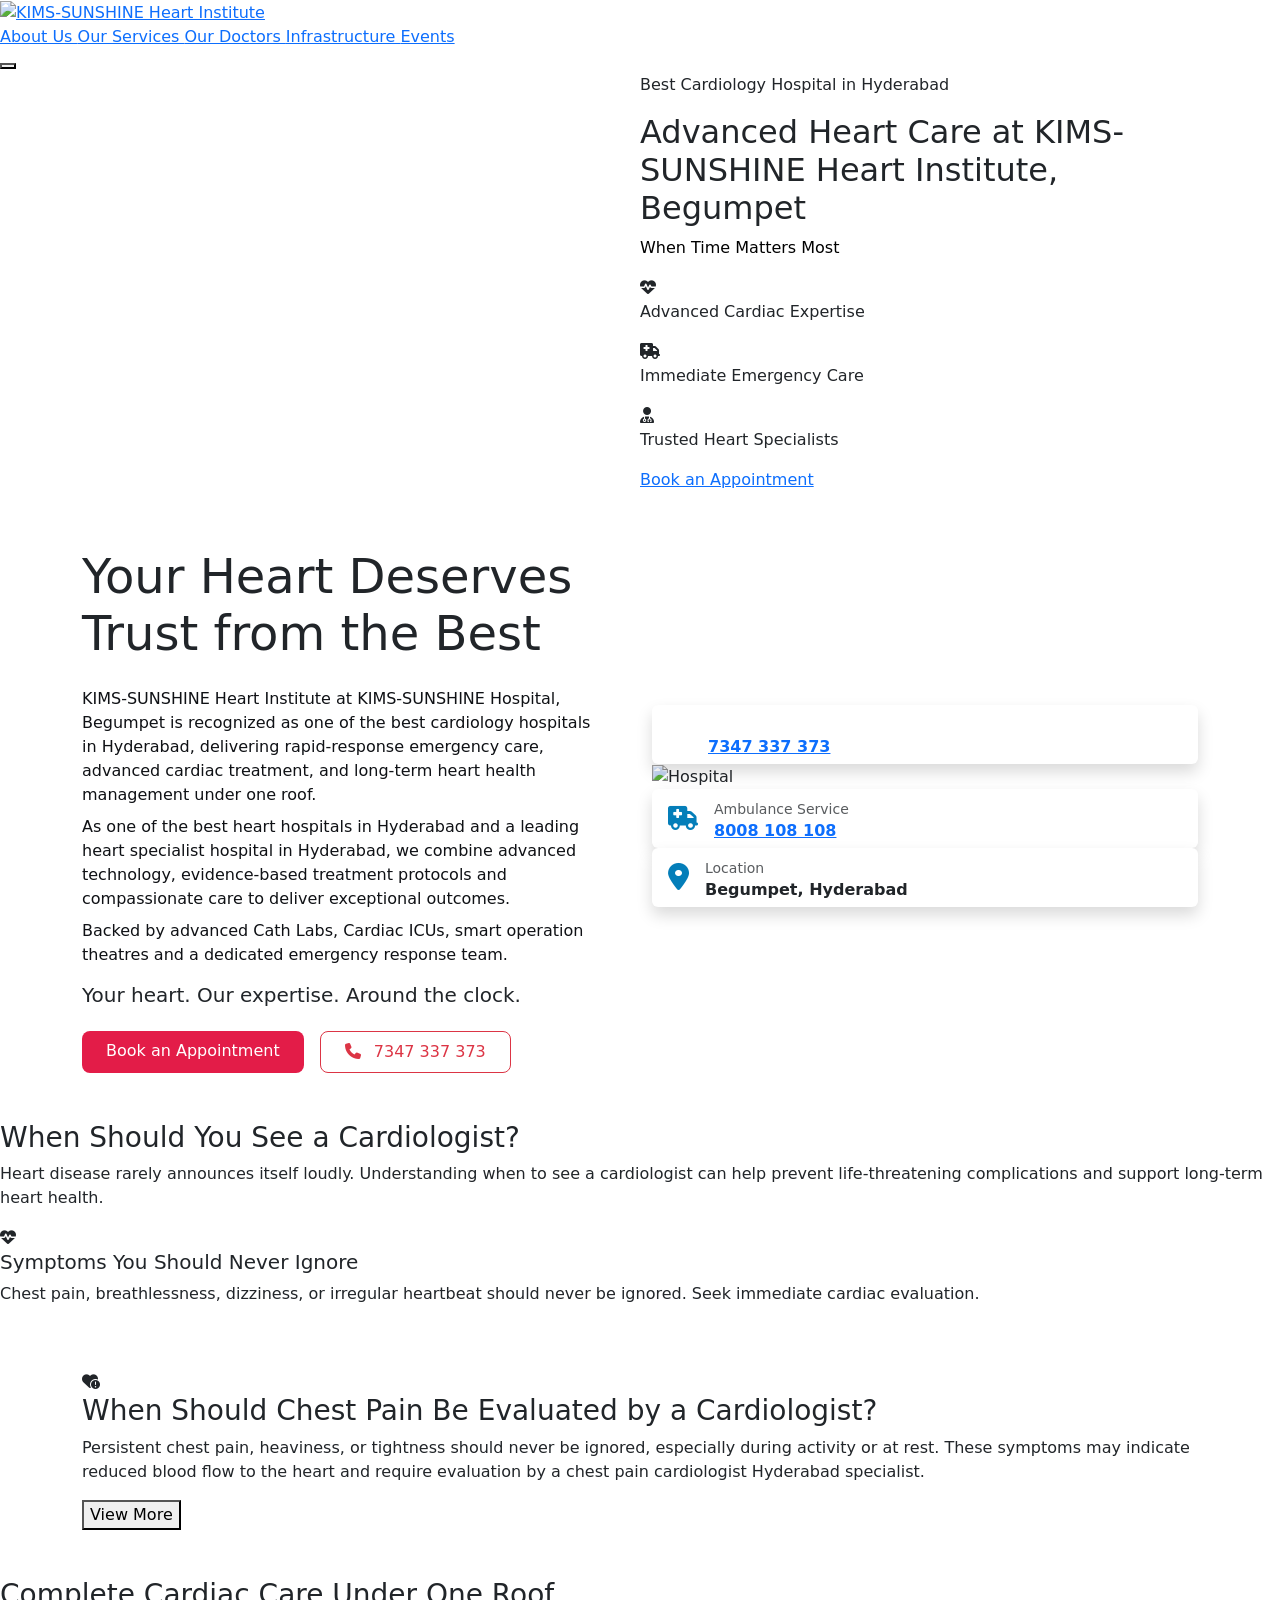
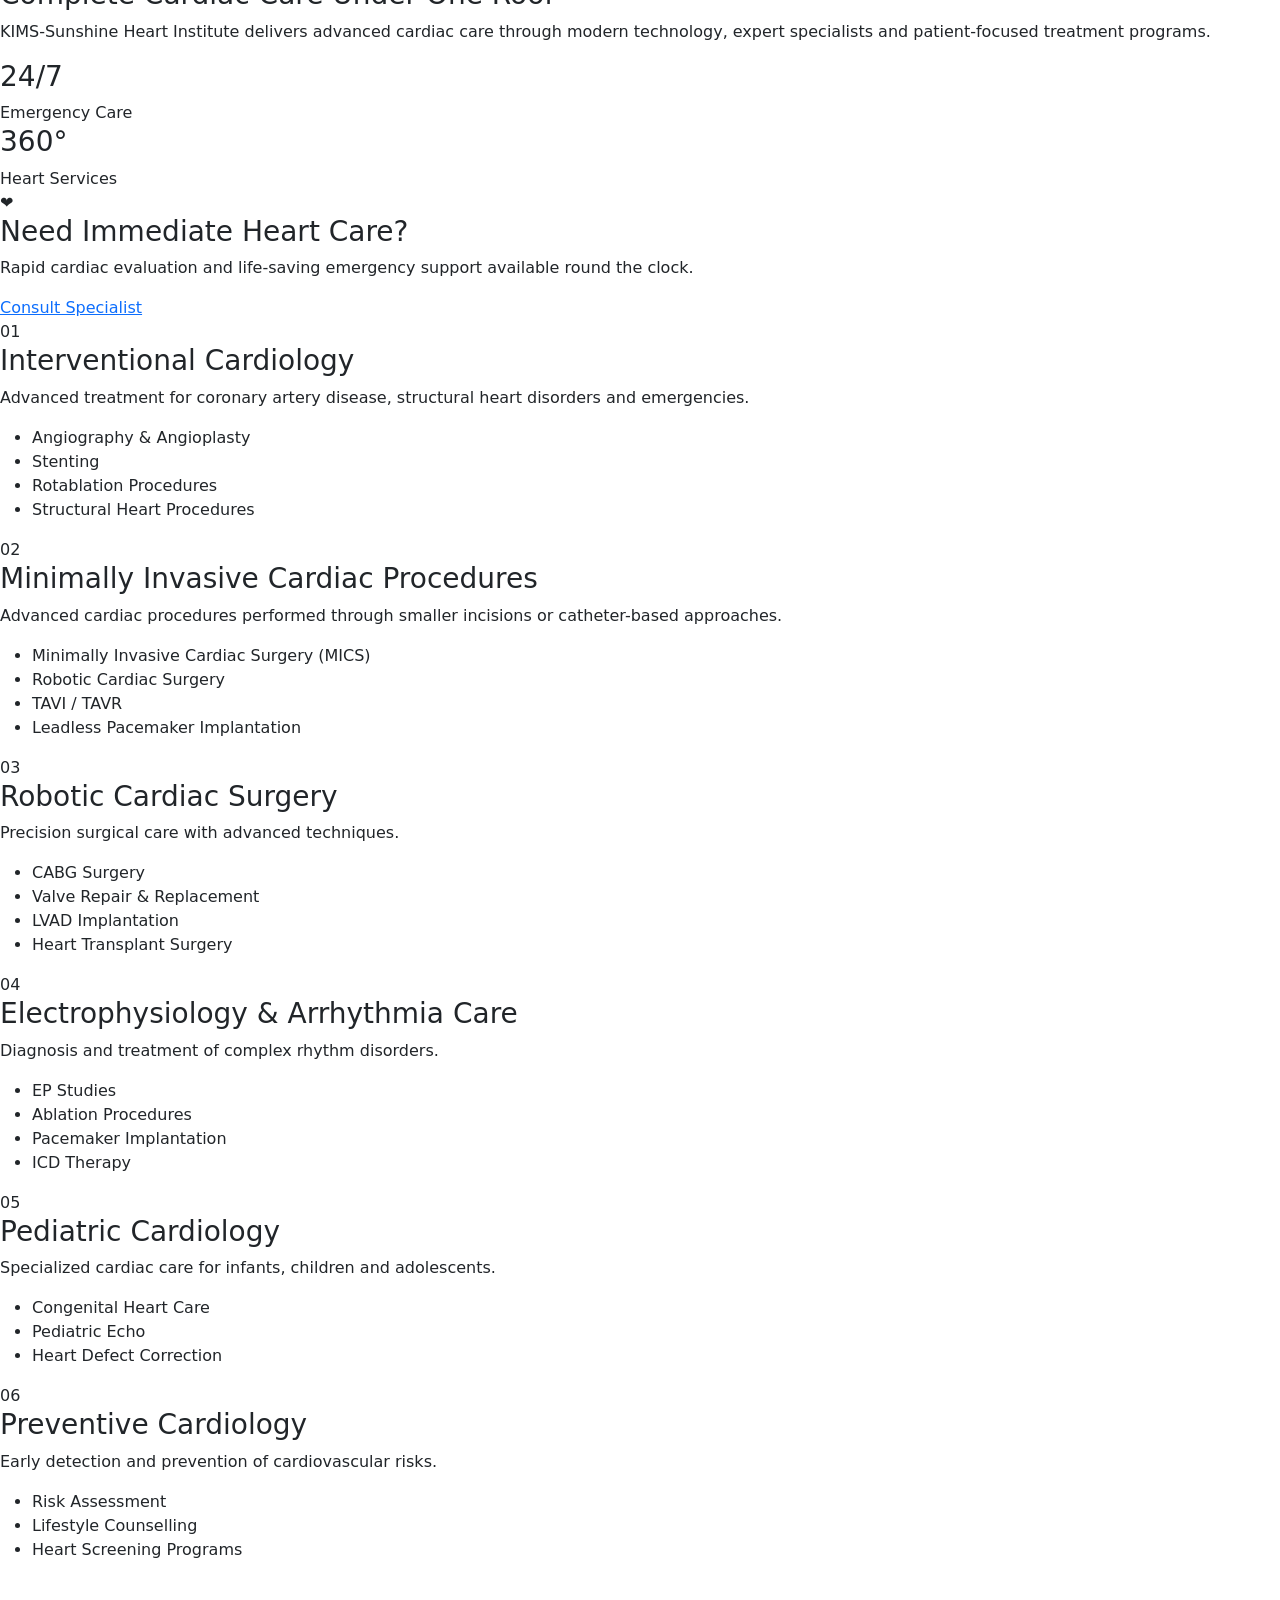
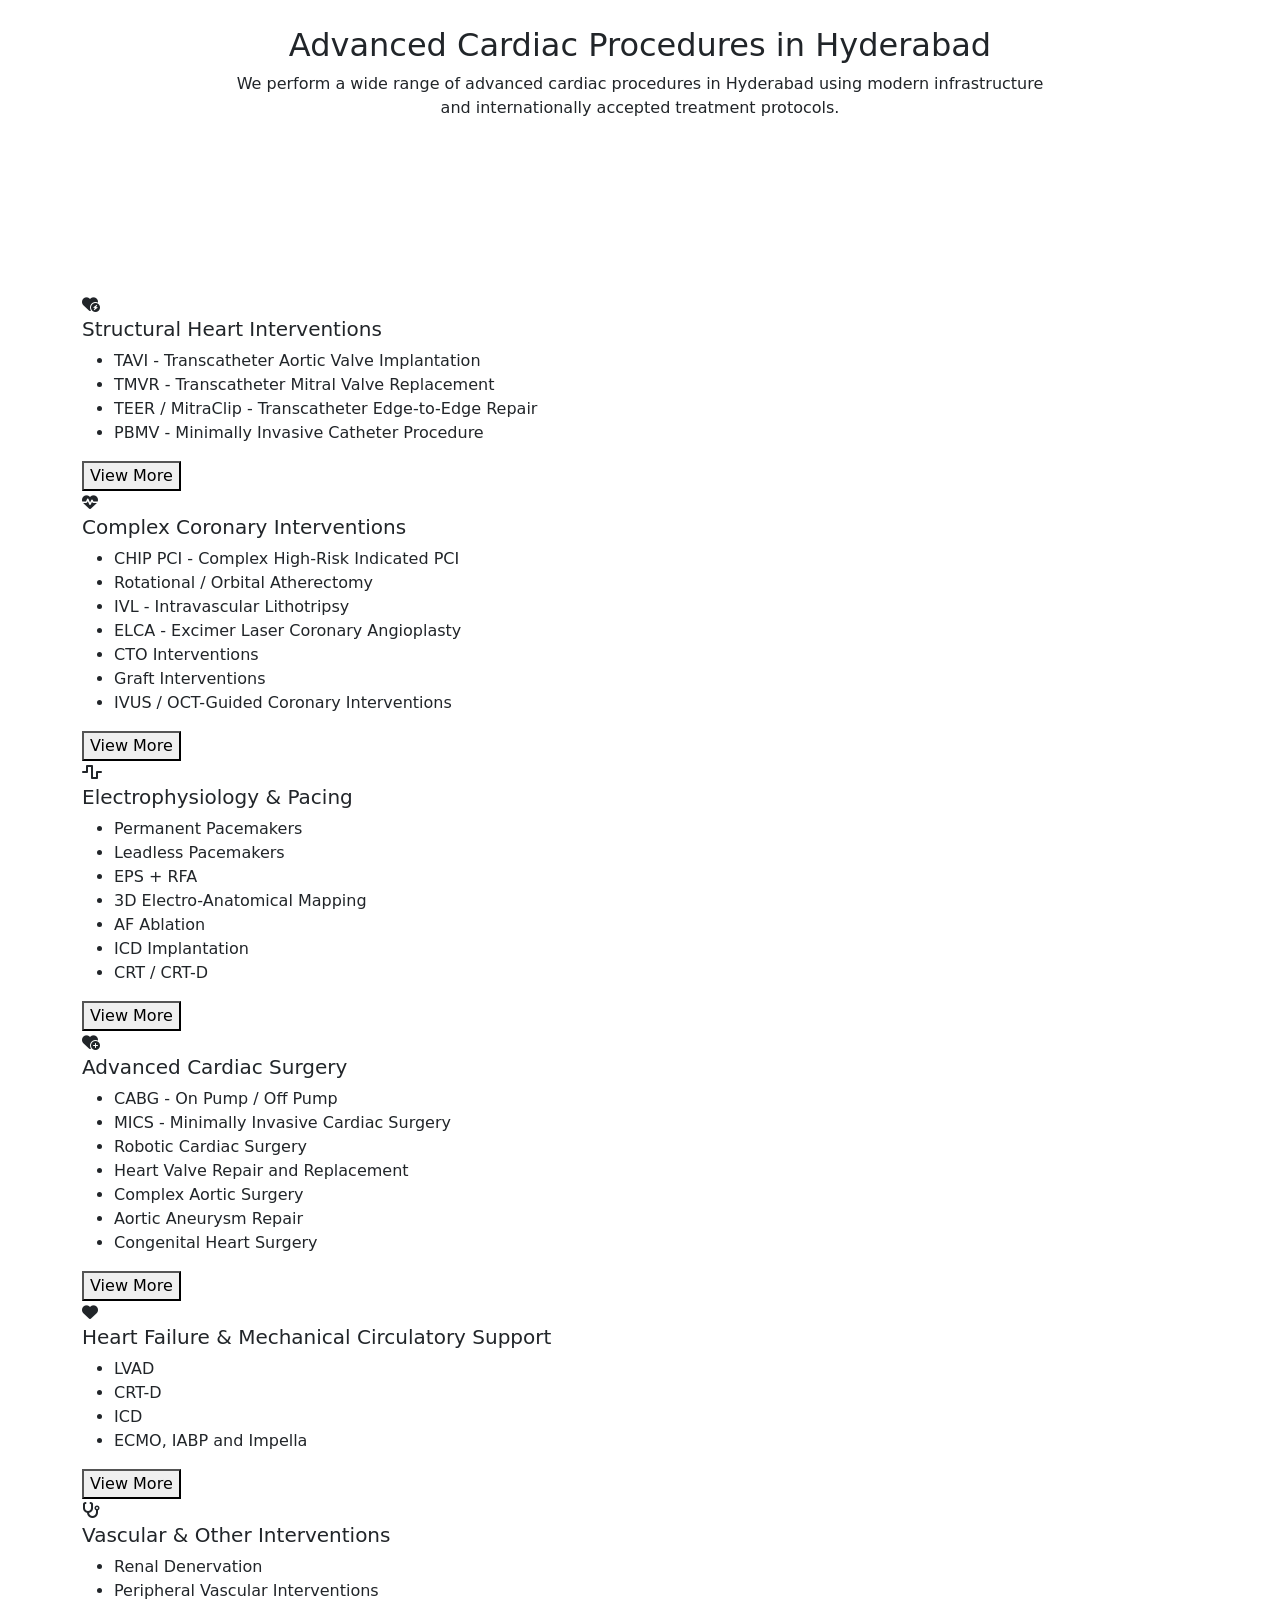
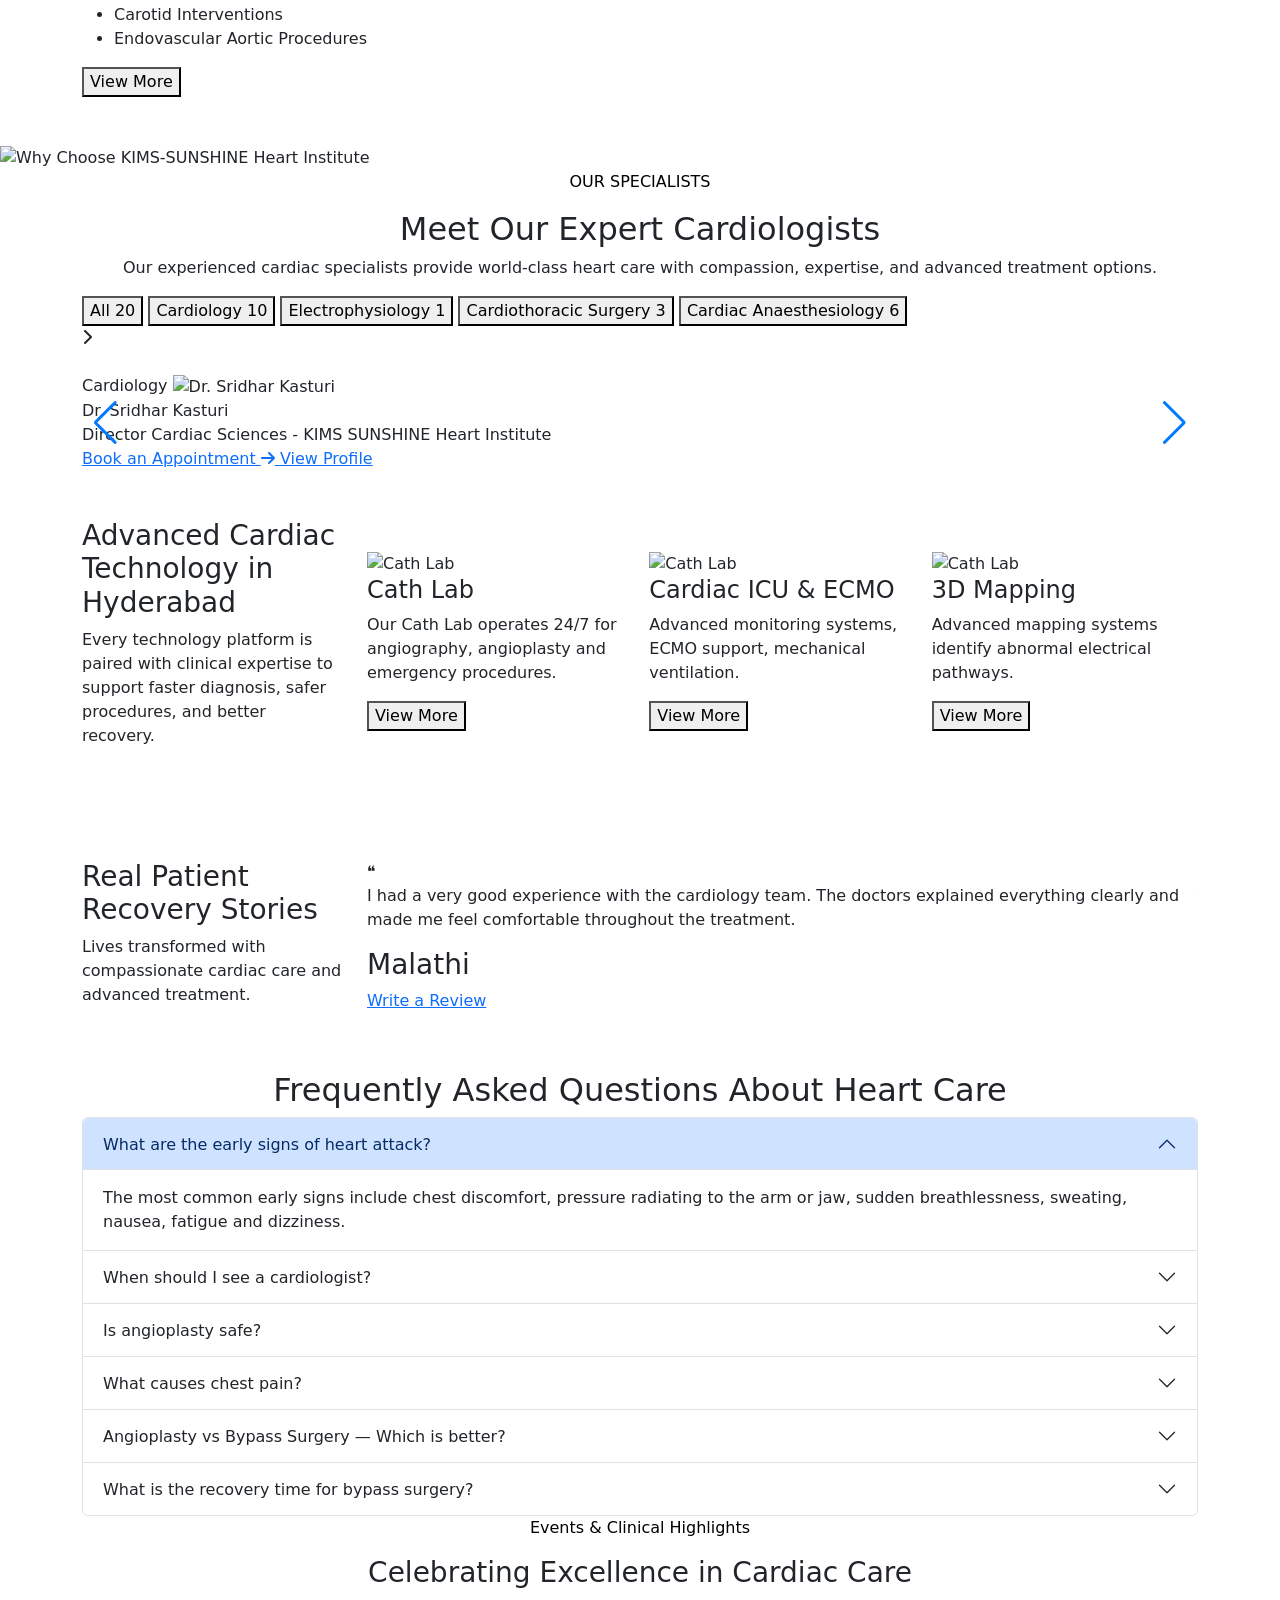
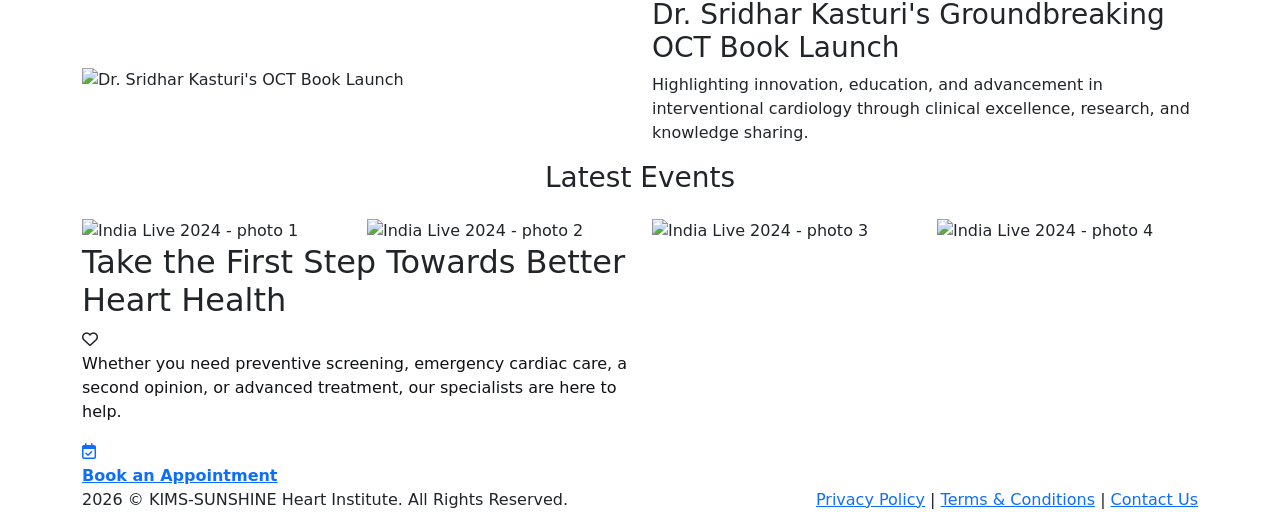
==== commit b6e50dac: "review button" ====
--- a/index.html
+++ b/index.html
@@ -2437,6 +2437,10 @@
 
                 </div>
 
+                <div class="testimonial-review-action">
+                    <a class="testimonial-review-button" href="https://g.page/r/Cf52d2KH8HFkEAE/review" target="_blank" rel="noopener noreferrer">Write a Review</a>
+                </div>
+
             </div>
 
         </div>
@@ -2444,7 +2448,7 @@
     </div>
 
 </section>
-<section class="kims-faq-section">
+<section class="kims-faq-section">
     <div class="container">
 
         <div class="text-center">
